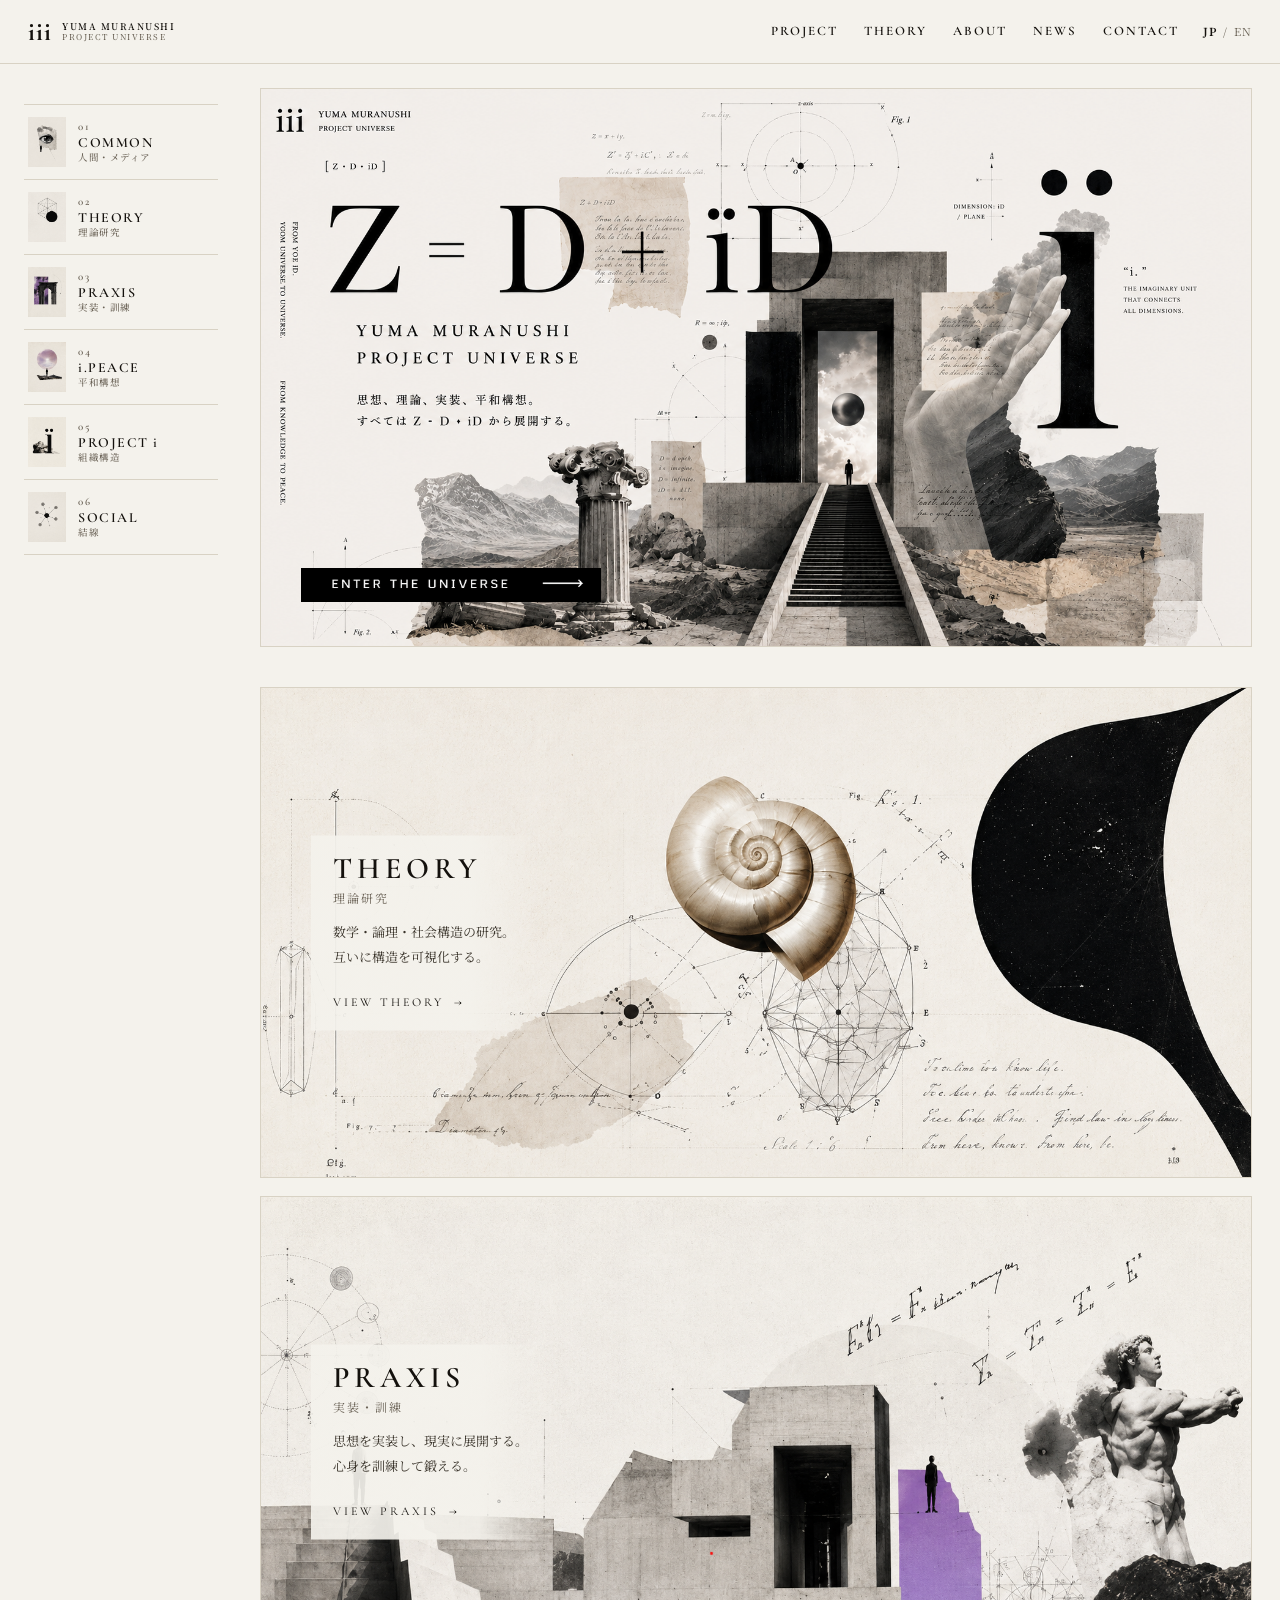
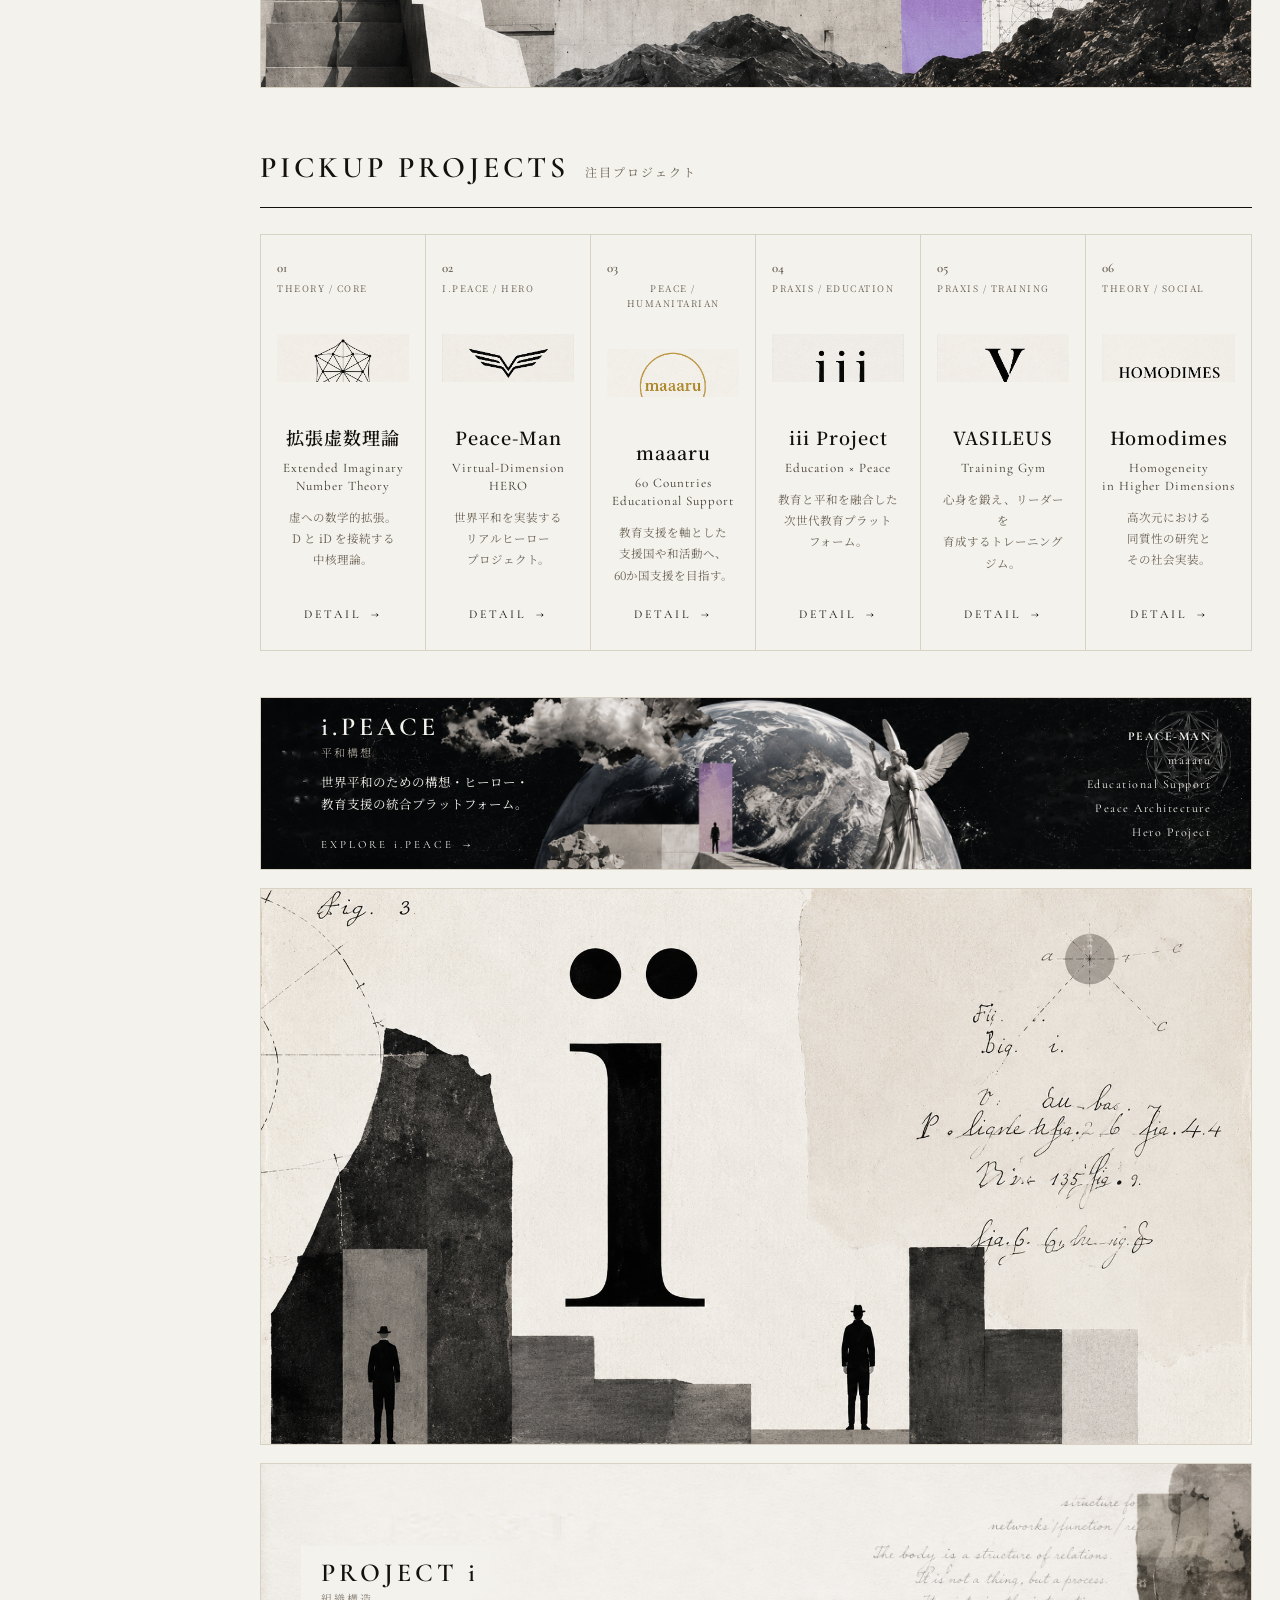
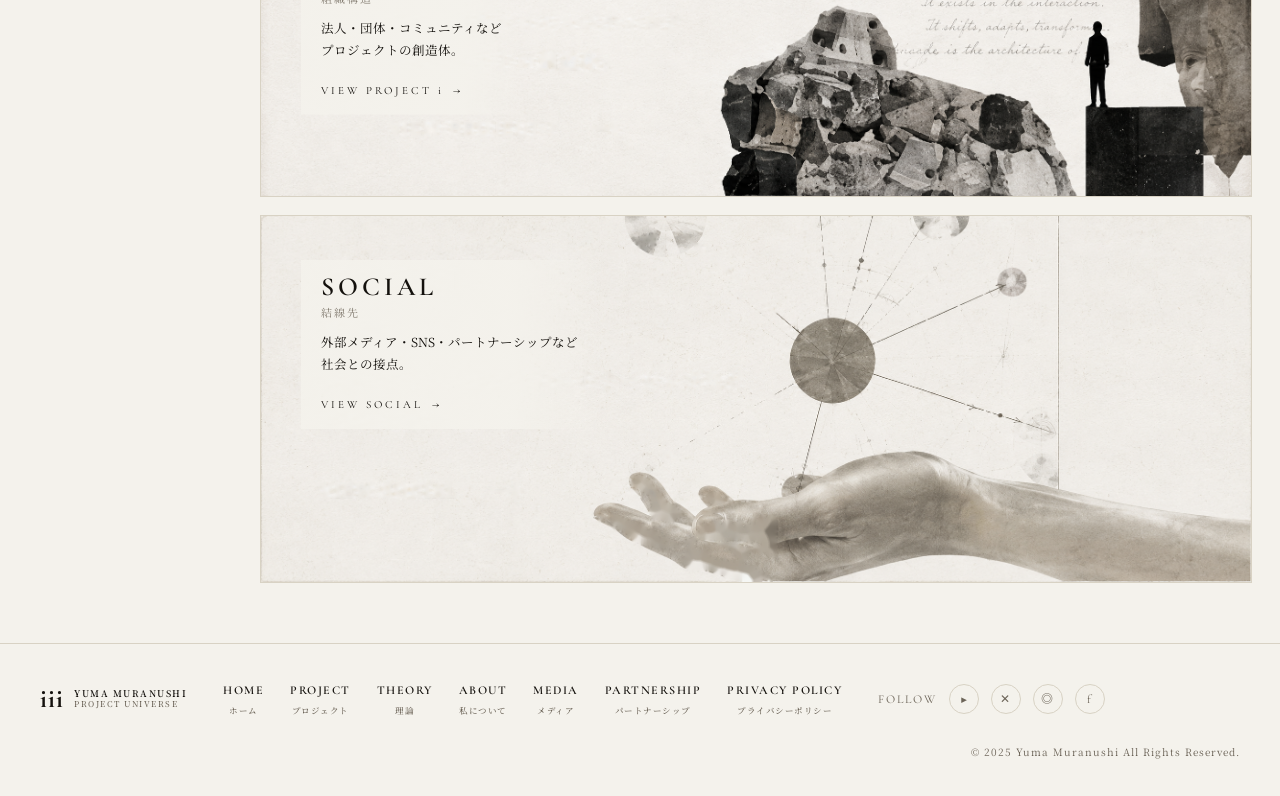
==== v3/index.html @ 51810667 "v3: 中間THEORY/PRAXIS追加・下部バンド文字無し化(inpaint)＋ハイブリッド・リンク集中管理(LINKS)" ====
<!DOCTYPE html>
<html lang="ja">
<head>
<meta charset="UTF-8">
<meta name="viewport" content="width=device-width, initial-scale=1.0">
<title>YUMA MURANUSHI / PROJECT UNIVERSE — Z = D + iD</title>
<meta name="description" content="思想、理論、実装、平和構想。すべては Z = D + iD から展開する。YUMA MURANUSHI PROJECT UNIVERSE">
<link rel="preconnect" href="https://fonts.googleapis.com">
<link rel="preconnect" href="https://fonts.gstatic.com" crossorigin>
<link href="https://fonts.googleapis.com/css2?family=Cormorant+Garamond:wght@400;500;600;700&family=Noto+Serif+JP:wght@400;500;600;700&display=swap" rel="stylesheet">
<link rel="stylesheet" href="css/style.css">
</head>
<body>

<!-- ============ HEADER (fixed) ============ -->
<header class="site-header" id="siteHeader">
  <a class="brand" data-link="enter" href="https://iii-iii.com/">
    <span class="brand-logo">iii</span>
    <span class="brand-name">YUMA MURANUSHI<small>PROJECT UNIVERSE</small></span>
  </a>

  <nav class="header-nav" aria-label="メインナビ">
    <a data-link="header_project" href="https://iii-iii.com/project/">PROJECT</a>
    <a data-link="header_theory"  href="https://iii-iii.com/i-theory/">THEORY</a>
    <a data-link="header_about"   href="https://yuma-muranushi.jp/">ABOUT</a>
    <a data-link="header_news"    href="https://iii-iii.com/i.media/">NEWS</a>
    <a data-link="header_contact" href="https://line.me/R/ti/p/@082qgqqf">CONTACT</a>
  </nav>

  <div class="header-lang"><a href="#" aria-current="true">JP</a><span>/</span><a href="#">EN</a></div>

  <button class="hamburger" id="hamburger" aria-label="メニューを開く" aria-expanded="false">
    <span></span><span></span><span></span>
  </button>
</header>

<!-- off-canvas drawer (mobile) -->
<div class="drawer-backdrop" id="drawerBackdrop"></div>
<aside class="drawer" id="drawer" aria-hidden="true">
  <nav aria-label="モバイルナビ">
    <p class="drawer-cap">MENU</p>
    <a data-link="header_project" href="https://iii-iii.com/project/">PROJECT</a>
    <a data-link="header_theory"  href="https://iii-iii.com/i-theory/">THEORY</a>
    <a data-link="header_about"   href="https://yuma-muranushi.jp/">ABOUT</a>
    <a data-link="header_news"    href="https://iii-iii.com/i.media/">NEWS</a>
    <a data-link="header_contact" href="https://line.me/R/ti/p/@082qgqqf">CONTACT</a>
    <p class="drawer-cap">UNIVERSE</p>
    <a data-link="nav_common"   href="https://iii-iii.com/i.media/"><b>01</b> COMMON</a>
    <a data-link="nav_theory"   href="https://iii-iii.com/i-theory/"><b>02</b> THEORY</a>
    <a data-link="nav_praxis"   href="https://iii-iii.com/grid/"><b>03</b> PRAXIS</a>
    <a data-link="nav_ipeace"   href="https://iii-iii.com/i.peace/"><b>04</b> i.PEACE</a>
    <a data-link="nav_projecti" href="https://iii-iii.com/organization/"><b>05</b> PROJECT i</a>
    <a data-link="nav_social"   href="#"><b>06</b> SOCIAL</a>
  </nav>
</aside>

<!-- ============ LAYOUT ============ -->
<div class="layout">

  <!-- sidebar (sticky / 追従) -->
  <aside class="sidebar" aria-label="ユニバースナビ">
    <ol class="side-nav">
      <li><a data-link="nav_common"   href="https://iii-iii.com/i.media/"><img src="images/nav-01-common.png" alt=""><span><b>01</b>COMMON<small>人間・メディア</small></span></a></li>
      <li><a data-link="nav_theory"   href="https://iii-iii.com/i-theory/"><img src="images/nav-02-theory.png" alt=""><span><b>02</b>THEORY<small>理論研究</small></span></a></li>
      <li><a data-link="nav_praxis"   href="https://iii-iii.com/grid/"><img src="images/nav-03-praxis.png" alt=""><span><b>03</b>PRAXIS<small>実装・訓練</small></span></a></li>
      <li><a data-link="nav_ipeace"   href="https://iii-iii.com/i.peace/"><img src="images/nav-04-ipeace.png" alt=""><span><b>04</b>i.PEACE<small>平和構想</small></span></a></li>
      <li><a data-link="nav_projecti" href="https://iii-iii.com/organization/"><img src="images/nav-05-projecti.png" alt=""><span><b>05</b>PROJECT i<small>組織構造</small></span></a></li>
      <li><a data-link="nav_social"   href="#"><img src="images/nav-06-social.png" alt=""><span><b>06</b>SOCIAL<small>結線</small></span></a></li>
    </ol>
  </aside>

  <!-- main -->
  <main class="main">

    <!-- HERO -->
    <section class="hero">
      <picture>
        <source media="(max-width:600px)"  srcset="images/mv-sp.png">
        <source media="(max-width:1023px)" srcset="images/mv-tablet.png">
        <img src="images/mv-pc.png" alt="Z = D + iD — YUMA MURANUSHI PROJECT UNIVERSE">
      </picture>
      <a class="enter-btn" data-link="enter" href="https://iii-iii.com/">
        <img src="images/enter-universe.png" alt="ENTER THE UNIVERSE">
      </a>
    </section>

    <!-- ===== 中間セクション THEORY / PRAXIS (hybrid: 背景画像＋編集可テキスト) ===== -->
    <section class="mid">
      <a class="mid-band" data-link="mid_theory" href="https://iii-iii.com/i-theory/">
        <img src="images/mid-theory.png" alt="">
        <div class="mid-text">
          <h3>THEORY</h3>
          <p class="mid-sub">理論研究</p>
          <p class="mid-body">数学・論理・社会構造の研究。<br>互いに構造を可視化する。</p>
          <span class="mid-view">VIEW THEORY <i>&rarr;</i></span>
        </div>
      </a>
      <a class="mid-band" data-link="mid_praxis" href="https://iii-iii.com/grid/">
        <img src="images/mid-praxis.png" alt="">
        <div class="mid-text">
          <h3>PRAXIS</h3>
          <p class="mid-sub">実装・訓練</p>
          <p class="mid-body">思想を実装し、現実に展開する。<br>心身を訓練して鍛える。</p>
          <span class="mid-view">VIEW PRAXIS <i>&rarr;</i></span>
        </div>
      </a>
    </section>

    <!-- PICKUP PROJECTS -->
    <section class="pickup" id="pickup">
      <div class="sec-head">
        <h2>PICKUP PROJECTS</h2><p class="sec-sub">注目プロジェクト</p>
      </div>

      <div class="card-grid">
        <a class="card" data-link="card_theory" href="https://iii-iii.com/i-theory/">
          <span class="card-no">01</span><span class="card-cat">THEORY / CORE</span>
          <span class="card-icon" style="background-image:url(images/icon-01-theory.png)"></span>
          <span class="card-title">拡張虚数理論</span>
          <span class="card-en">Extended Imaginary<br>Number Theory</span>
          <span class="card-body">虚への数学的拡張。<br>D と iD を接続する<br>中核理論。</span>
          <span class="card-detail">DETAIL <i>&rarr;</i></span>
        </a>
        <a class="card" data-link="card_peaceman" href="https://peace-man.space">
          <span class="card-no">02</span><span class="card-cat">I.PEACE / HERO</span>
          <span class="card-icon" style="background-image:url(images/icon-02-peaceman.png)"></span>
          <span class="card-title">Peace-Man</span>
          <span class="card-en">Virtual-Dimension HERO</span>
          <span class="card-body">世界平和を実装する<br>リアルヒーロー<br>プロジェクト。</span>
          <span class="card-detail">DETAIL <i>&rarr;</i></span>
        </a>
        <a class="card" data-link="card_maaaru" href="https://maaaru.org">
          <span class="card-no">03</span><span class="card-cat">PEACE / HUMANITARIAN</span>
          <span class="card-icon" style="background-image:url(images/icon-03-maaaru.png)"></span>
          <span class="card-title">maaaru</span>
          <span class="card-en">60 Countries<br>Educational Support</span>
          <span class="card-body">教育支援を軸とした<br>支援国や和活動へ、<br>60か国支援を目指す。</span>
          <span class="card-detail">DETAIL <i>&rarr;</i></span>
        </a>
        <a class="card" data-link="card_iiiproject" href="https://utage-system.com/p/ahvsB4JoN9vL">
          <span class="card-no">04</span><span class="card-cat">PRAXIS / EDUCATION</span>
          <span class="card-icon" style="background-image:url(images/icon-04-iiiproject.png)"></span>
          <span class="card-title">iii Project</span>
          <span class="card-en">Education &times; Peace</span>
          <span class="card-body">教育と平和を融合した<br>次世代教育プラット<br>フォーム。</span>
          <span class="card-detail">DETAIL <i>&rarr;</i></span>
        </a>
        <a class="card" data-link="card_vasileus" href="#">
          <span class="card-no">05</span><span class="card-cat">PRAXIS / TRAINING</span>
          <span class="card-icon" style="background-image:url(images/icon-05-vasileus.png)"></span>
          <span class="card-title">VASILEUS</span>
          <span class="card-en">Training Gym</span>
          <span class="card-body">心身を鍛え、リーダーを<br>育成するトレーニング<br>ジム。</span>
          <span class="card-detail">DETAIL <i>&rarr;</i></span>
        </a>
        <a class="card" data-link="card_homodimes" href="https://iii-iii.com/homodimes">
          <span class="card-no">06</span><span class="card-cat">THEORY / SOCIAL</span>
          <span class="card-icon" style="background-image:url(images/icon-06-homodimes.png)"></span>
          <span class="card-title">Homodimes</span>
          <span class="card-en">Homogeneity<br>in Higher Dimensions</span>
          <span class="card-body">高次元における<br>同質性の研究と<br>その社会実装。</span>
          <span class="card-detail">DETAIL <i>&rarr;</i></span>
        </a>
      </div>
    </section>

    <!-- ===== 下部バンド (横長の帯。文字無し背景＋編集可HTMLテキスト) ===== -->
    <section class="bands">

      <!-- i.PEACE（黒帯） -->
      <a class="band band-dark" data-link="band_ipeace" href="https://iii-iii.com/i.peace/">
        <img src="images/band-ipeace-clean.png" alt="">
        <div class="band-text band-left">
          <h3>i.PEACE</h3><p class="band-sub">平和構想</p>
          <p class="band-body">世界平和のための構想・ヒーロー・<br>教育支援の統合プラットフォーム。</p>
          <span class="band-view">EXPLORE i.PEACE <i>&rarr;</i></span>
        </div>
        <ul class="band-list">
          <li>PEACE-MAN</li><li>maaaru</li><li>Educational Support</li>
          <li>Peace Architecture</li><li>Hero Project</li>
        </ul>
      </a>

      <!-- 大きい ï（装飾・文字なし） -->
      <a class="band" data-link="band_bigi" href="https://iii-iii.com/project/"><img src="images/band-bigi.png" alt="PROJECT i"></a>

      <!-- PROJECT i（クリーム） -->
      <a class="band band-light" data-link="band_projecti" href="https://iii-iii.com/organization/">
        <img src="images/band-projecti-clean.png" alt="">
        <div class="band-text band-left">
          <h3>PROJECT i</h3><p class="band-sub">組織構造</p>
          <p class="band-body">法人・団体・コミュニティなど<br>プロジェクトの創造体。</p>
          <span class="band-view">VIEW PROJECT i <i>&rarr;</i></span>
        </div>
      </a>

      <!-- SOCIAL（クリーム） -->
      <a class="band band-light" data-link="band_social" href="#">
        <img src="images/band-social-clean.png" alt="">
        <div class="band-text band-topleft">
          <h3>SOCIAL</h3><p class="band-sub">結線先</p>
          <p class="band-body">外部メディア・SNS・パートナーシップなど<br>社会との接点。</p>
          <span class="band-view">VIEW SOCIAL <i>&rarr;</i></span>
        </div>
      </a>

    </section>

  </main>
</div>

<!-- ============ FOOTER ============ -->
<footer class="site-footer">
  <a class="brand" data-link="foot_home" href="https://iii-iii.com/">
    <span class="brand-logo">iii</span>
    <span class="brand-name">YUMA MURANUSHI<small>PROJECT UNIVERSE</small></span>
  </a>
  <nav class="footer-nav">
    <a data-link="foot_home"        href="https://iii-iii.com/">HOME<small>ホーム</small></a>
    <a data-link="foot_project"     href="https://iii-iii.com/project/">PROJECT<small>プロジェクト</small></a>
    <a data-link="foot_theory"      href="https://iii-iii.com/i-theory/">THEORY<small>理論</small></a>
    <a data-link="foot_about"       href="https://yuma-muranushi.jp/">ABOUT<small>私について</small></a>
    <a data-link="foot_media"       href="https://iii-iii.com/i.media/">MEDIA<small>メディア</small></a>
    <a data-link="foot_partnership" href="#">PARTNERSHIP<small>パートナーシップ</small></a>
    <a data-link="foot_privacy"     href="#">PRIVACY POLICY<small>プライバシーポリシー</small></a>
  </nav>
  <div class="footer-sns">
    <span>FOLLOW</span>
    <a data-link="sns_youtube"   href="https://www.youtube.com/@PEACE-PEACE-PEACE-PEACE" aria-label="YouTube">▶</a>
    <a data-link="sns_x"         href="#" aria-label="X">✕</a>
    <a data-link="sns_instagram" href="https://www.instagram.com/muranushing" aria-label="Instagram">◎</a>
    <a data-link="sns_facebook"  href="#" aria-label="Facebook">f</a>
  </div>
  <p class="copyright">© 2025 Yuma Muranushi All Rights Reserved.</p>
</footer>

<script src="js/script.js"></script>
</body>
</html>
---- v3/css/style.css ----
/* ===== iii-iii.com LP v3 (切り抜きパーツ再構築 / ハイブリッド) ===== */
:root{
  --cream:#f4f2ec;
  --paper:#eae6da;
  --ink:#14110d;
  --sub:#6b6357;
  --line:#d8d2c4;
  --header-h:64px;
  --sidebar-w:232px;
  --serif-jp:"Noto Serif JP",serif;
  --serif-en:"Cormorant Garamond","Noto Serif JP",serif;
}
*{box-sizing:border-box;margin:0;padding:0}
html{scroll-behavior:smooth}
body{
  font-family:var(--serif-jp);
  color:var(--ink);
  background:var(--cream);
  line-height:1.7;
  -webkit-font-smoothing:antialiased;
  padding-top:var(--header-h);
}
a{color:inherit;text-decoration:none}
img{max-width:100%;display:block}

/* ---------- HEADER (fixed) ---------- */
.site-header{
  position:fixed;top:0;left:0;right:0;height:var(--header-h);z-index:100;
  display:flex;align-items:center;gap:24px;
  padding:0 28px;
  background:rgba(244,242,236,.92);
  backdrop-filter:blur(6px);
  border-bottom:1px solid var(--line);
}
.brand{display:flex;align-items:center;gap:10px}
.brand-logo{font-family:var(--serif-en);font-size:26px;font-weight:700;letter-spacing:1px;line-height:1}
.brand-name{font-size:9px;letter-spacing:1.5px;line-height:1.25;font-weight:600}
.brand-name small{display:block;color:var(--sub);font-size:8px;font-weight:500}
.header-nav{margin-left:auto;display:flex;gap:26px}
.header-nav a{font-family:var(--serif-en);font-size:13px;letter-spacing:2px;font-weight:600;position:relative}
.header-nav a::after{content:"";position:absolute;left:0;bottom:-6px;width:0;height:1px;background:var(--ink);transition:width .25s}
.header-nav a:hover::after{width:100%}
.header-lang{display:flex;align-items:center;gap:6px;font-size:11px;letter-spacing:1px;color:var(--sub)}
.header-lang a[aria-current="true"]{color:var(--ink);font-weight:700}

/* hamburger */
.hamburger{display:none;flex-direction:column;gap:5px;width:30px;background:none;border:0;cursor:pointer;margin-left:auto}
.hamburger span{height:2px;background:var(--ink);border-radius:2px;transition:.3s}
.hamburger.is-open span:nth-child(1){transform:translateY(7px) rotate(45deg)}
.hamburger.is-open span:nth-child(2){opacity:0}
.hamburger.is-open span:nth-child(3){transform:translateY(-7px) rotate(-45deg)}

/* drawer */
.drawer-backdrop{position:fixed;inset:0;background:rgba(20,17,13,.45);opacity:0;visibility:hidden;transition:.3s;z-index:98}
.drawer-backdrop.is-open{opacity:1;visibility:visible}
.drawer{
  position:fixed;top:0;right:0;height:100%;width:min(82vw,320px);z-index:99;
  background:var(--cream);transform:translateX(100%);transition:transform .3s;
  padding:84px 30px 40px;overflow-y:auto;border-left:1px solid var(--line);
}
.drawer.is-open{transform:translateX(0)}
.drawer nav{display:flex;flex-direction:column}
.drawer-cap{font-family:var(--serif-en);font-size:11px;letter-spacing:3px;color:var(--sub);margin:22px 0 10px}
.drawer-cap:first-child{margin-top:0}
.drawer a{font-family:var(--serif-en);font-size:17px;letter-spacing:1px;padding:11px 0;border-bottom:1px solid var(--line);font-weight:600}
.drawer a b{display:inline-block;width:30px;color:var(--sub);font-size:13px}

/* ---------- LAYOUT ---------- */
.layout{display:flex;align-items:flex-start;max-width:1500px;margin:0 auto}

/* sidebar (sticky / 追従) */
.sidebar{
  position:sticky;top:calc(var(--header-h) + 16px);
  width:var(--sidebar-w);flex:0 0 var(--sidebar-w);
  padding:24px 14px 24px 24px;align-self:flex-start;
}
.side-nav{list-style:none}
.side-nav li{border-top:1px solid var(--line)}
.side-nav li:last-child{border-bottom:1px solid var(--line)}
.side-nav a{display:flex;align-items:center;gap:12px;padding:12px 4px;transition:.2s}
.side-nav a:hover{padding-left:10px;background:linear-gradient(90deg,rgba(0,0,0,.04),transparent)}
.side-nav img{width:38px;height:50px;object-fit:cover;flex:0 0 38px;filter:grayscale(.1)}
.side-nav span{display:flex;flex-direction:column;font-family:var(--serif-en);font-size:14px;letter-spacing:1.5px;font-weight:600;line-height:1.25}
.side-nav b{font-size:11px;color:var(--sub);font-weight:600}
.side-nav small{font-family:var(--serif-jp);font-size:9.5px;letter-spacing:.5px;color:var(--sub);font-weight:500}

/* main */
.main{flex:1 1 auto;min-width:0;padding:24px 28px 60px}

/* ---------- HERO ---------- */
.hero{position:relative;border:1px solid var(--line);background:#fff;overflow:hidden}
.hero img{width:100%}
.enter-btn{position:absolute;left:4%;bottom:8%;width:min(34%,300px);transition:transform .25s,opacity .25s}
.enter-btn:hover{transform:translateX(6px);opacity:.85}

/* ---------- 中間セクション THEORY / PRAXIS ---------- */
.mid{margin-top:40px;display:flex;flex-direction:column;gap:18px}
.mid-band{position:relative;display:block;overflow:hidden;border:1px solid var(--line);background:var(--paper)}
.mid-band img{width:100%;display:block;transition:transform .6s}
.mid-band:hover img{transform:scale(1.02)}
.mid-text{
  position:absolute;left:5%;top:50%;transform:translateY(-50%);
  max-width:46%;padding:18px 22px;
  background:linear-gradient(90deg,rgba(244,242,236,.92) 70%,rgba(244,242,236,0));
}
.mid-text h3{font-family:var(--serif-en);font-size:30px;letter-spacing:5px;font-weight:600;line-height:1}
.mid-sub{font-size:12px;letter-spacing:2px;color:var(--sub);margin:4px 0 12px}
.mid-body{font-size:13px;line-height:1.9;color:#39332a;margin-bottom:16px}
.mid-view{font-family:var(--serif-en);font-size:12px;letter-spacing:3px;display:inline-flex;gap:10px;align-items:center}
.mid-view i{font-style:normal;transition:transform .25s}
.mid-band:hover .mid-view i{transform:translateX(6px)}

/* 未定リンク（押しても動かない） */
.is-disabled{cursor:default}

/* ---------- SECTION HEAD ---------- */
.sec-head{display:flex;align-items:baseline;gap:16px;margin:54px 0 26px;padding-bottom:14px;border-bottom:1px solid var(--ink)}
.sec-head h2{font-family:var(--serif-en);font-size:30px;letter-spacing:4px;font-weight:600}
.sec-sub{font-size:12px;letter-spacing:2px;color:var(--sub)}

/* ---------- PICKUP CARDS (hybrid) ---------- */
.card-grid{display:grid;grid-template-columns:repeat(6,1fr);gap:0;border:1px solid var(--line)}
.card{
  display:flex;flex-direction:column;align-items:center;text-align:center;
  padding:22px 16px 26px;background:var(--cream);
  border-right:1px solid var(--line);transition:background .25s,transform .25s;
  position:relative;
}
.card:last-child{border-right:0}
.card:hover{background:#fff;transform:translateY(-4px);box-shadow:0 10px 30px -18px rgba(0,0,0,.4)}
.card-no{font-family:var(--serif-en);font-size:13px;color:var(--sub);align-self:flex-start;font-weight:600}
.card-cat{font-size:9px;letter-spacing:1.5px;color:var(--sub);margin:2px 0 4px;align-self:flex-start}
/* アイコン部分のみを画像から切り出して表示（テキストはHTML） */
.card-icon{
  display:block;width:100%;height:96px;margin:10px 0 16px;
  background-repeat:no-repeat;background-position:center center;background-size:contain;
}
.card-title{font-family:var(--serif-jp);font-size:18px;font-weight:600;letter-spacing:1px;margin-bottom:6px}
.card-en{font-family:var(--serif-en);font-size:13px;letter-spacing:1px;color:#3a342b;line-height:1.4;margin-bottom:12px}
.card-body{font-size:11.5px;color:var(--sub);line-height:1.85;margin-bottom:18px}
.card-detail{margin-top:auto;font-family:var(--serif-en);font-size:12px;letter-spacing:3px;color:var(--ink);display:flex;gap:10px;align-items:center}
.card-detail i{font-style:normal;transition:transform .25s}
.card:hover .card-detail i{transform:translateX(6px)}

/* ---------- BANDS (hybrid) ---------- */
.bands{margin-top:46px;display:flex;flex-direction:column;gap:18px}
.band{position:relative;display:block;overflow:hidden;border:1px solid var(--line);background:#fff}
.band>img{width:100%;display:block;transition:transform .6s}
.band:hover>img{transform:scale(1.015)}
.band-dark{background:#0e0c0a}

.band-text{position:absolute;z-index:2;max-width:44%;padding:14px 20px}
.band-left{left:4%;top:50%;transform:translateY(-50%)}
.band-topleft{left:4%;top:12%}
.band-text h3{font-family:var(--serif-en);font-size:26px;letter-spacing:4px;font-weight:600;line-height:1}
.band-sub{font-size:11px;letter-spacing:2px;margin:3px 0 9px;opacity:.8}
.band-body{font-size:12.5px;line-height:1.8;margin-bottom:12px}
.band-view{font-family:var(--serif-en);font-size:11px;letter-spacing:3px;display:inline-flex;gap:9px;align-items:center}
.band-view i{font-style:normal;transition:transform .25s}
.band:hover .band-view i{transform:translateX(6px)}
/* 黒帯=明色文字 / クリーム=濃色文字 */
.band-dark .band-text{color:#f4f2ec}
.band-dark .band-text .band-sub{color:#cfc8bb}
.band-light .band-text{color:var(--ink)}
.band-light .band-text .band-sub{color:var(--sub)}
.band-light .band-text{background:linear-gradient(90deg,rgba(244,242,236,.9) 72%,rgba(244,242,236,0))}
/* i.PEACE 右側リスト */
.band-list{position:absolute;z-index:2;right:4%;top:50%;transform:translateY(-50%);
  list-style:none;text-align:right;color:#f4f2ec;font-family:var(--serif-en);
  font-size:12px;letter-spacing:1.5px;line-height:2}
.band-list li:first-child{font-weight:700}

/* ---------- FOOTER ---------- */
.site-footer{background:var(--cream);border-top:1px solid var(--line);padding:36px 40px;display:flex;flex-wrap:wrap;align-items:center;gap:26px 36px}
.footer-nav{display:flex;flex-wrap:wrap;gap:18px 26px}
.footer-nav a{font-family:var(--serif-en);font-size:12px;letter-spacing:1.5px;font-weight:600;text-align:center}
.footer-nav small{display:block;font-family:var(--serif-jp);font-size:8.5px;color:var(--sub);letter-spacing:.5px;font-weight:500;margin-top:2px}
.footer-sns{display:flex;align-items:center;gap:12px;font-family:var(--serif-en);font-size:12px;letter-spacing:2px;color:var(--sub)}
.footer-sns a{width:30px;height:30px;border:1px solid var(--line);border-radius:50%;display:grid;place-items:center;transition:.2s}
.footer-sns a:hover{background:var(--ink);color:var(--cream)}
.copyright{margin-left:auto;font-size:10px;letter-spacing:1px;color:var(--sub)}

/* ========== RESPONSIVE ========== */
@media (max-width:1023px){
  .header-nav,.header-lang{display:none}
  .hamburger{display:flex}
  .sidebar{display:none}
  .main{padding:18px 18px 50px}
  .card-grid{grid-template-columns:repeat(3,1fr)}
  .card:nth-child(3){border-right:0}
  .card:nth-child(-n+3){border-bottom:1px solid var(--line)}
  .sec-head h2{font-size:24px}
  .mid-text h3{font-size:24px}
}
@media (max-width:600px){
  .mid-text{position:static;transform:none;max-width:100%;background:var(--cream);border-top:1px solid var(--line)}
  .mid-text h3{font-size:22px}
  .mid-band{display:flex;flex-direction:column}
  /* バンド：画像の下にテキストを通常配置 */
  .band-text,.band-list{position:static;transform:none;max-width:100%;width:100%;text-align:left}
  .band-text{padding:16px 18px;background:none!important}
  .band-topleft,.band-left{top:auto;left:auto}
  .band-list{padding:0 18px 16px;text-align:left}
  .band-dark{padding-bottom:2px}
  .band-light .band-text{border-top:1px solid var(--line)}
  :root{--header-h:56px}
  .main{padding:14px 12px 40px}
  .card-grid{grid-template-columns:repeat(2,1fr)}
  .card{border-right:1px solid var(--line)}
  .card:nth-child(2n){border-right:0}
  .card:nth-child(-n+4){border-bottom:1px solid var(--line)}
  .card-icon{height:96px}
  .enter-btn{width:46%;bottom:6%}
  .sec-head{margin:38px 0 20px}
  .footer-nav{gap:14px 18px}
  .copyright{margin-left:0;width:100%}
}
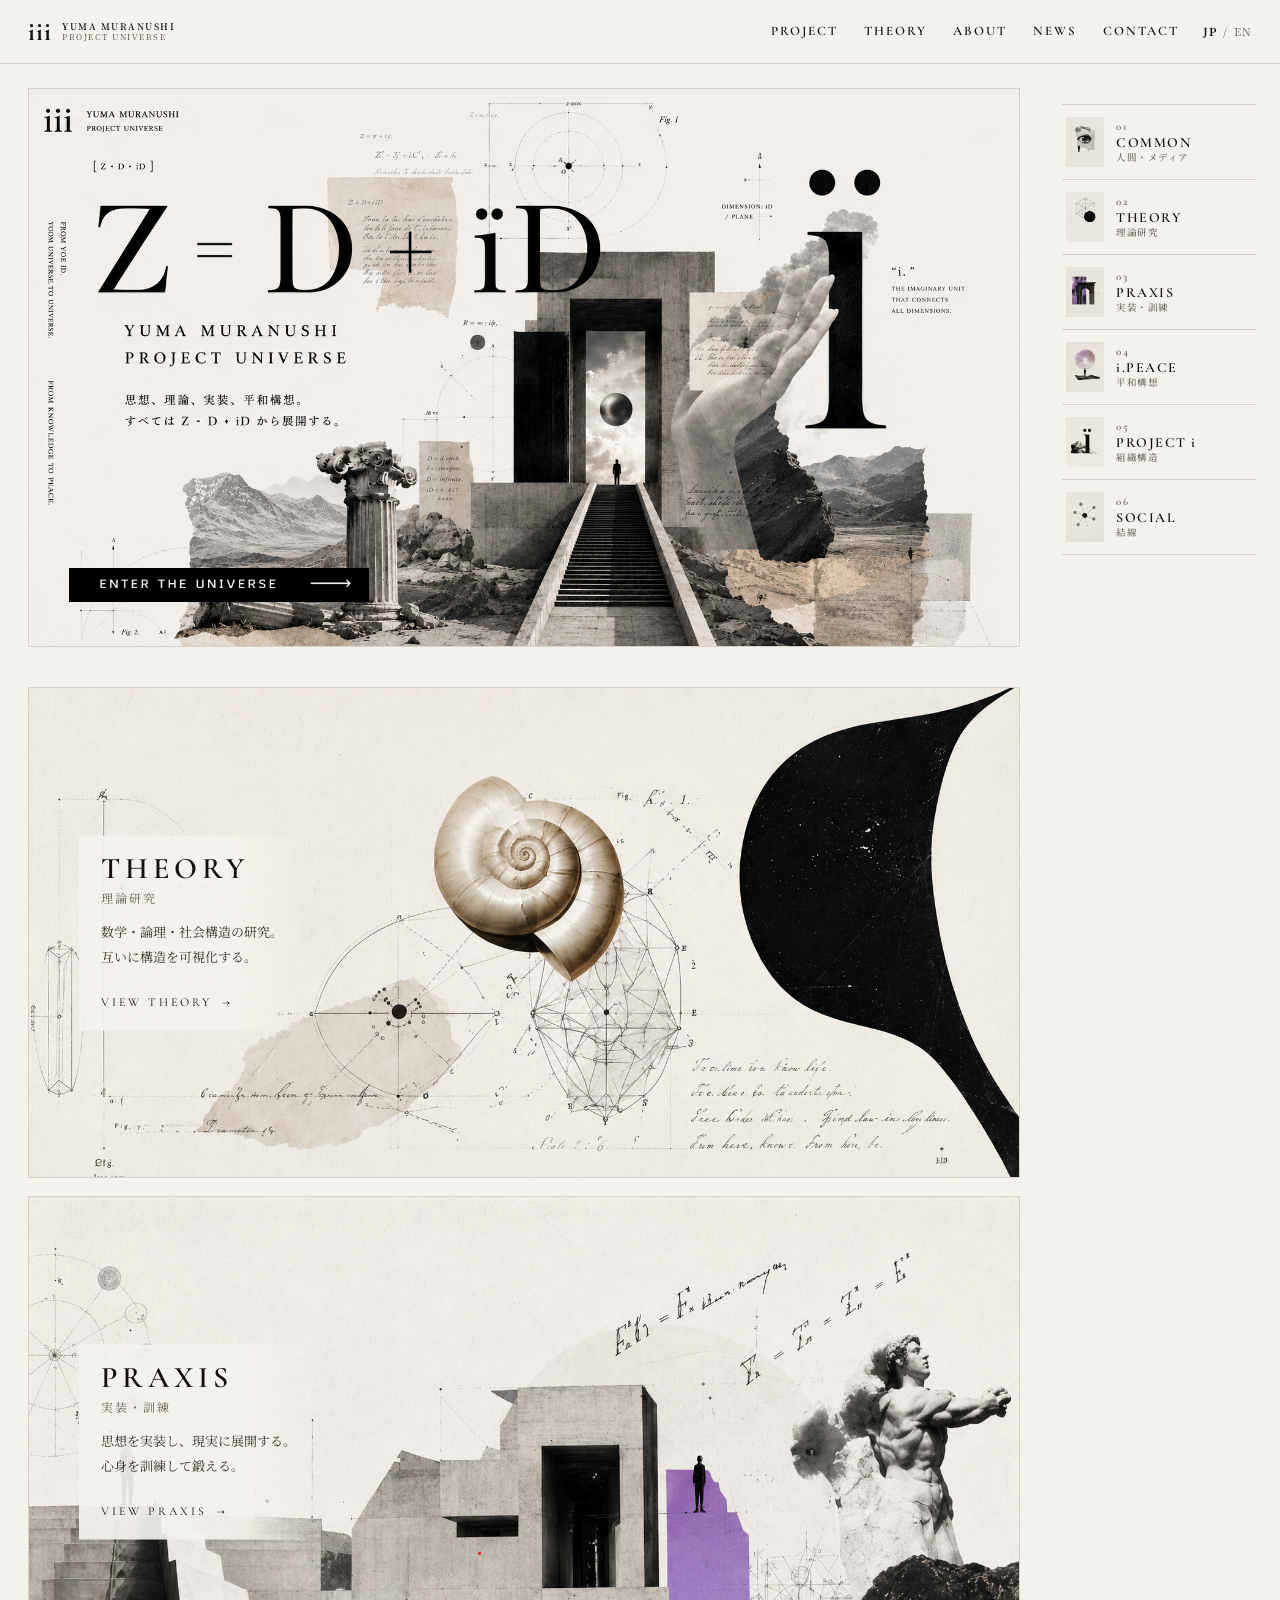
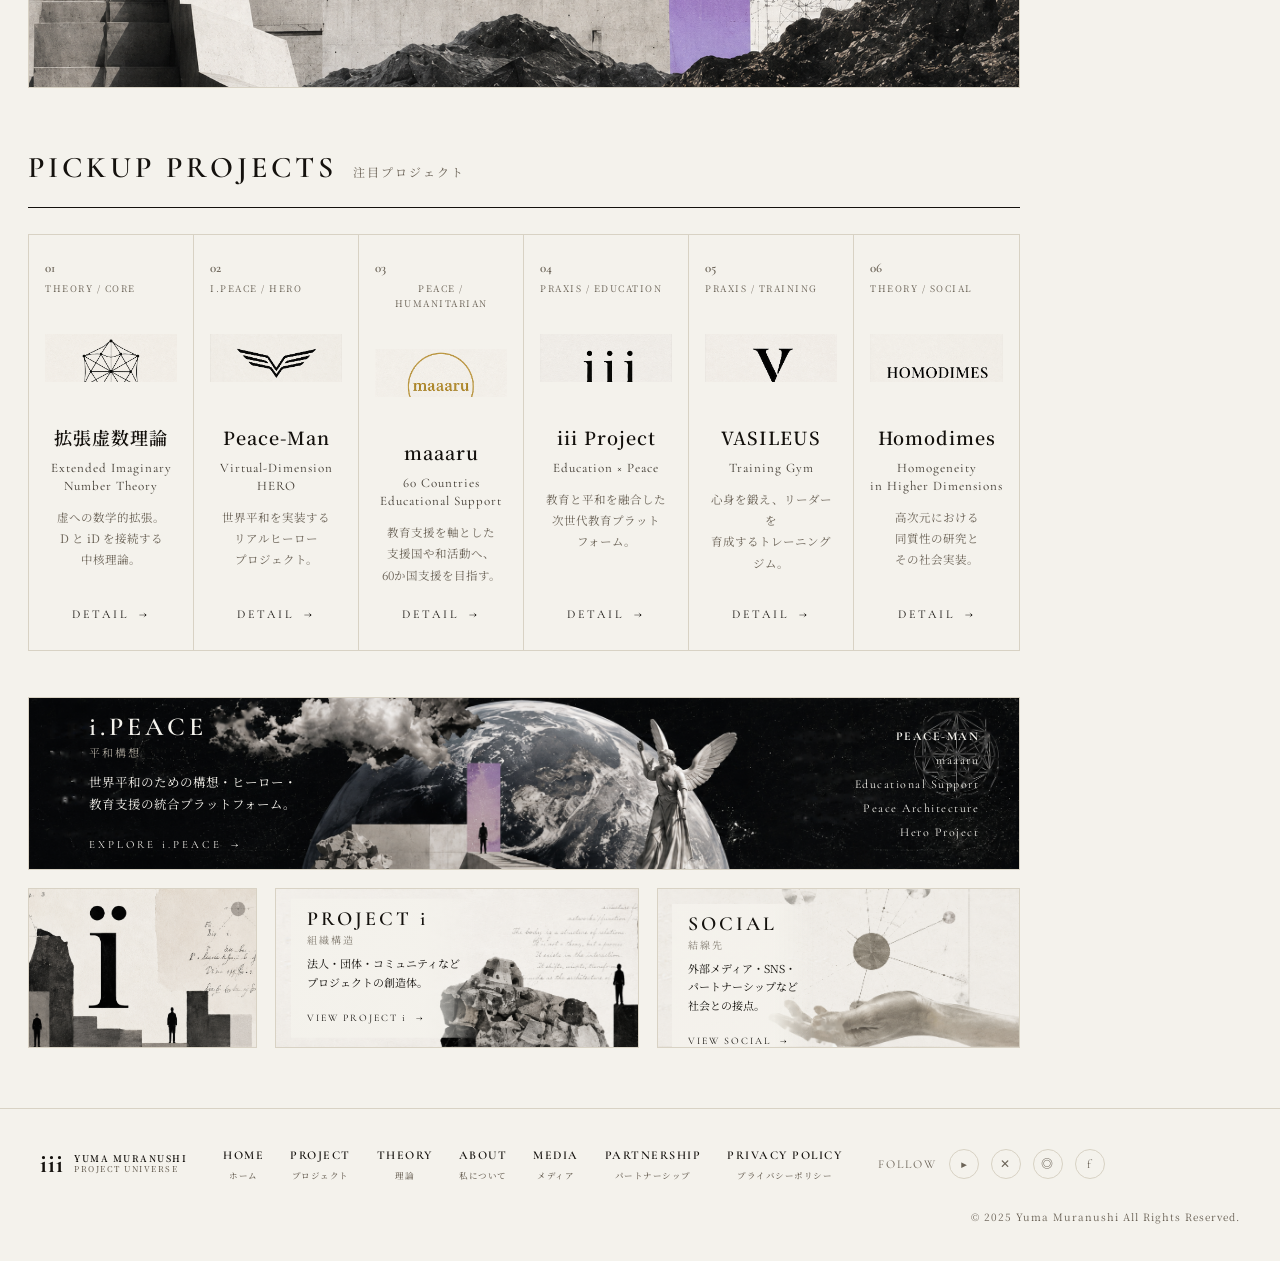
==== commit 4b052b38: "v3修正: 全幅化・サイドバー右配置・下部3枚(ï/PROJECT i/SOCIAL)を高さ揃え横並び(2枚同幅)" ====
--- a/v3/index.html
+++ b/v3/index.html
@@ -181,28 +181,35 @@
         </ul>
       </a>
 
-      <!-- 大きい ï（装飾・文字なし） -->
-      <a class="band" data-link="band_bigi" href="https://iii-iii.com/project/"><img src="images/band-bigi.png" alt="PROJECT i"></a>
-
-      <!-- PROJECT i（クリーム） -->
-      <a class="band band-light" data-link="band_projecti" href="https://iii-iii.com/organization/">
-        <img src="images/band-projecti-clean.png" alt="">
-        <div class="band-text band-left">
-          <h3>PROJECT i</h3><p class="band-sub">組織構造</p>
-          <p class="band-body">法人・団体・コミュニティなど<br>プロジェクトの創造体。</p>
-          <span class="band-view">VIEW PROJECT i <i>&rarr;</i></span>
-        </div>
-      </a>
-
-      <!-- SOCIAL（クリーム） -->
-      <a class="band band-light" data-link="band_social" href="#">
-        <img src="images/band-social-clean.png" alt="">
-        <div class="band-text band-topleft">
-          <h3>SOCIAL</h3><p class="band-sub">結線先</p>
-          <p class="band-body">外部メディア・SNS・パートナーシップなど<br>社会との接点。</p>
-          <span class="band-view">VIEW SOCIAL <i>&rarr;</i></span>
-        </div>
-      </a>
+      <!-- 大きいï / PROJECT i / SOCIAL の3枚は横並び（高さ揃え・幅は比率） -->
+      <div class="band-row">
+
+        <!-- 大きい ï（装飾・文字なし／細い） -->
+        <a class="band band-cell" data-link="band_bigi" href="https://iii-iii.com/project/" style="flex:1.785 1 0">
+          <img src="images/band-bigi.png" alt="PROJECT i">
+        </a>
+
+        <!-- PROJECT i（クリーム） -->
+        <a class="band band-cell band-light" data-link="band_projecti" href="https://iii-iii.com/organization/" style="flex:2.84 1 0">
+          <img src="images/band-projecti-clean.png" alt="">
+          <div class="band-text band-left">
+            <h3>PROJECT i</h3><p class="band-sub">組織構造</p>
+            <p class="band-body">法人・団体・コミュニティなど<br>プロジェクトの創造体。</p>
+            <span class="band-view">VIEW PROJECT i <i>&rarr;</i></span>
+          </div>
+        </a>
+
+        <!-- SOCIAL（クリーム） -->
+        <a class="band band-cell band-light" data-link="band_social" href="#" style="flex:2.84 1 0">
+          <img src="images/band-social-clean.png" alt="">
+          <div class="band-text band-topleft">
+            <h3>SOCIAL</h3><p class="band-sub">結線先</p>
+            <p class="band-body">外部メディア・SNS・<br>パートナーシップなど<br>社会との接点。</p>
+            <span class="band-view">VIEW SOCIAL <i>&rarr;</i></span>
+          </div>
+        </a>
+
+      </div>
 
     </section>
 
--- a/v3/css/style.css
+++ b/v3/css/style.css
@@ -66,13 +66,14 @@
 .drawer a b{display:inline-block;width:30px;color:var(--sub);font-size:13px}
 
 /* ---------- LAYOUT ---------- */
-.layout{display:flex;align-items:flex-start;max-width:1500px;margin:0 auto}
-
-/* sidebar (sticky / 追従) */
+.layout{display:flex;align-items:flex-start;width:100%}
+
+/* sidebar (sticky / 追従) ※右側に配置 */
 .sidebar{
+  order:2;
   position:sticky;top:calc(var(--header-h) + 16px);
   width:var(--sidebar-w);flex:0 0 var(--sidebar-w);
-  padding:24px 14px 24px 24px;align-self:flex-start;
+  padding:24px 24px 24px 14px;align-self:flex-start;
 }
 .side-nav{list-style:none}
 .side-nav li{border-top:1px solid var(--line)}
@@ -85,7 +86,7 @@
 .side-nav small{font-family:var(--serif-jp);font-size:9.5px;letter-spacing:.5px;color:var(--sub);font-weight:500}
 
 /* main */
-.main{flex:1 1 auto;min-width:0;padding:24px 28px 60px}
+.main{order:1;flex:1 1 auto;min-width:0;padding:24px 28px 60px}
 
 /* ---------- HERO ---------- */
 .hero{position:relative;border:1px solid var(--line);background:#fff;overflow:hidden}
@@ -170,6 +171,19 @@
   font-size:12px;letter-spacing:1.5px;line-height:2}
 .band-list li:first-child{font-weight:700}
 
+/* 横並び3枚：高さ揃え＋PROJECT i / SOCIAL は同じ幅、ï だけ細く
+   （行の高さを固定し img を cover で充填。flexはインラインで grow 指定） */
+.band-row{display:flex;gap:18px;align-items:stretch;height:clamp(150px,12.5vw,205px)}
+.band-cell{min-width:0;height:100%}
+.band-cell>img{width:100%;height:100%;object-fit:cover;object-position:center;display:block}
+/* 横並びは高さが低いので文字を小さめに */
+.band-row .band-text{padding:10px 16px;max-width:88%}
+.band-row .band-text h3{font-size:20px;letter-spacing:3px}
+.band-row .band-sub{font-size:10px;margin:2px 0 6px}
+.band-row .band-body{font-size:11px;line-height:1.7;margin-bottom:9px}
+.band-row .band-view{font-size:10px;letter-spacing:2px}
+.band-row .band-topleft{top:9%}
+
 /* ---------- FOOTER ---------- */
 .site-footer{background:var(--cream);border-top:1px solid var(--line);padding:36px 40px;display:flex;flex-wrap:wrap;align-items:center;gap:26px 36px}
 .footer-nav{display:flex;flex-wrap:wrap;gap:18px 26px}
@@ -203,6 +217,10 @@
   .band-list{padding:0 18px 16px;text-align:left}
   .band-dark{padding-bottom:2px}
   .band-light .band-text{border-top:1px solid var(--line)}
+  /* 横並び3枚はモバイルで縦積みに戻す */
+  .band-row{flex-direction:column;gap:18px}
+  .band-cell{flex:none!important}
+  .band-row .band-text{max-width:100%}
   :root{--header-h:56px}
   .main{padding:14px 12px 40px}
   .card-grid{grid-template-columns:repeat(2,1fr)}
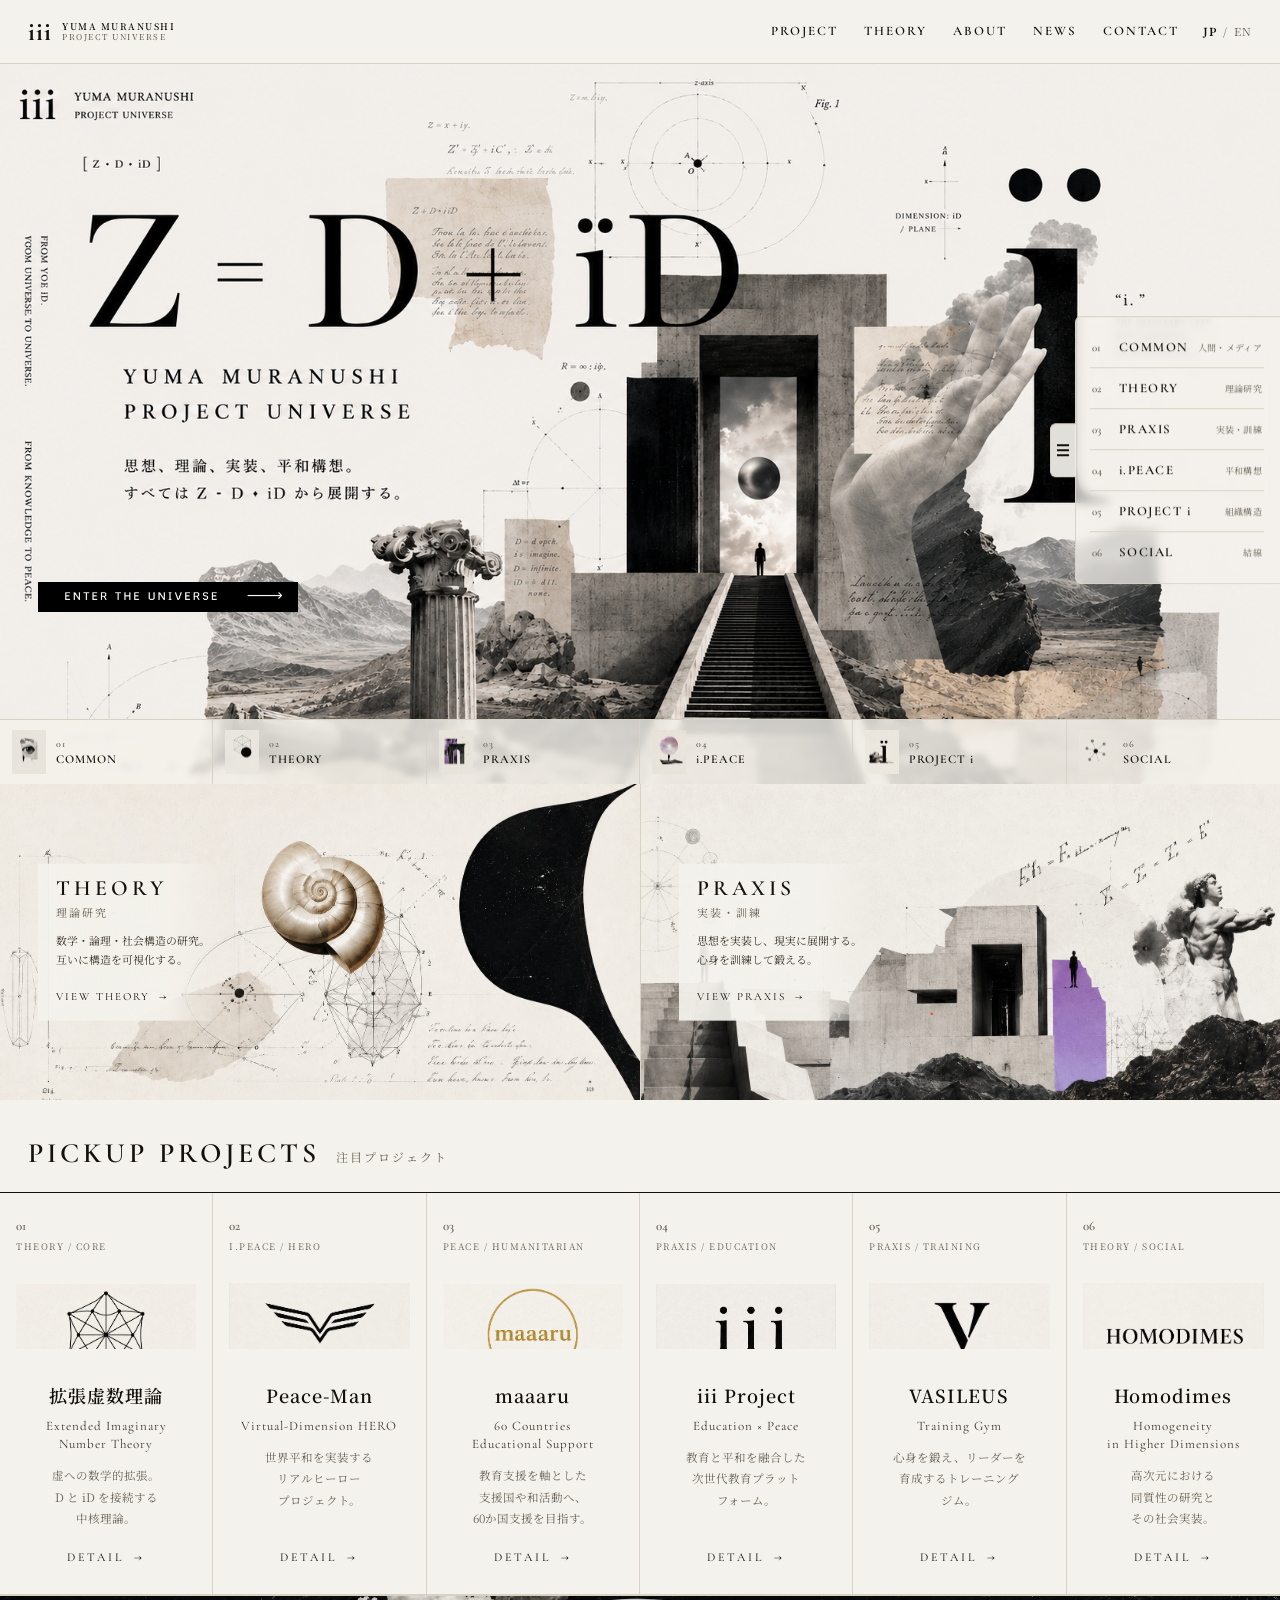
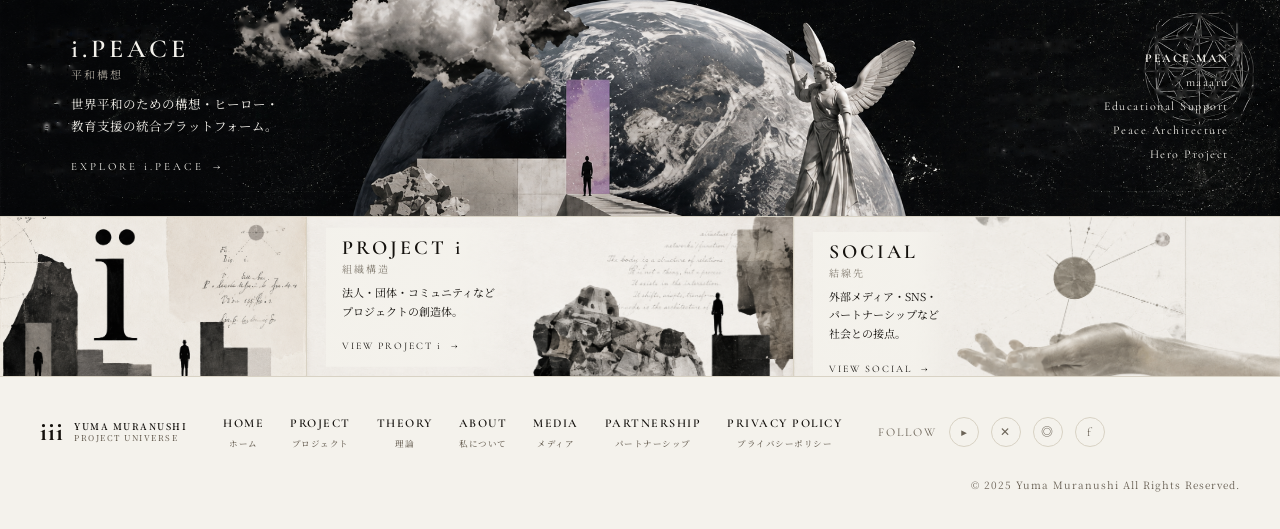
==== commit 58baf5fa: "v3大改修: フルブリード化/サイドバー文字のみ右オーバーレイ+開閉/ヒーロー下6カラム/THEORY・PRAXIS横並び隙間なし" ====
--- a/v3/index.html
+++ b/v3/index.html
@@ -54,23 +54,21 @@
   </nav>
 </aside>
 
-<!-- ============ LAYOUT ============ -->
-<div class="layout">
-
-  <!-- sidebar (sticky / 追従) -->
-  <aside class="sidebar" aria-label="ユニバースナビ">
-    <ol class="side-nav">
-      <li><a data-link="nav_common"   href="https://iii-iii.com/i.media/"><img src="images/nav-01-common.png" alt=""><span><b>01</b>COMMON<small>人間・メディア</small></span></a></li>
-      <li><a data-link="nav_theory"   href="https://iii-iii.com/i-theory/"><img src="images/nav-02-theory.png" alt=""><span><b>02</b>THEORY<small>理論研究</small></span></a></li>
-      <li><a data-link="nav_praxis"   href="https://iii-iii.com/grid/"><img src="images/nav-03-praxis.png" alt=""><span><b>03</b>PRAXIS<small>実装・訓練</small></span></a></li>
-      <li><a data-link="nav_ipeace"   href="https://iii-iii.com/i.peace/"><img src="images/nav-04-ipeace.png" alt=""><span><b>04</b>i.PEACE<small>平和構想</small></span></a></li>
-      <li><a data-link="nav_projecti" href="https://iii-iii.com/organization/"><img src="images/nav-05-projecti.png" alt=""><span><b>05</b>PROJECT i<small>組織構造</small></span></a></li>
-      <li><a data-link="nav_social"   href="#"><img src="images/nav-06-social.png" alt=""><span><b>06</b>SOCIAL<small>結線</small></span></a></li>
-    </ol>
-  </aside>
-
-  <!-- main -->
-  <main class="main">
+<!-- ============ サイドバー（文字のみ・全幅の上にオーバーレイ／開閉可） ============ -->
+<aside class="sidebar" id="sidebar" aria-label="ユニバースナビ">
+  <button class="side-toggle" id="sideToggle" aria-label="ナビ開閉" aria-expanded="true"><span></span></button>
+  <ol class="side-nav">
+    <li><a data-link="nav_common"   href="https://iii-iii.com/i.media/"><b>01</b><span>COMMON</span><small>人間・メディア</small></a></li>
+    <li><a data-link="nav_theory"   href="https://iii-iii.com/i-theory/"><b>02</b><span>THEORY</span><small>理論研究</small></a></li>
+    <li><a data-link="nav_praxis"   href="https://iii-iii.com/grid/"><b>03</b><span>PRAXIS</span><small>実装・訓練</small></a></li>
+    <li><a data-link="nav_ipeace"   href="https://iii-iii.com/i.peace/"><b>04</b><span>i.PEACE</span><small>平和構想</small></a></li>
+    <li><a data-link="nav_projecti" href="https://iii-iii.com/organization/"><b>05</b><span>PROJECT i</span><small>組織構造</small></a></li>
+    <li><a data-link="nav_social"   href="#"><b>06</b><span>SOCIAL</span><small>結線</small></a></li>
+  </ol>
+</aside>
+
+<!-- ============ MAIN（フルブリード） ============ -->
+<main class="main">
 
     <!-- HERO -->
     <section class="hero">
@@ -82,6 +80,16 @@
       <a class="enter-btn" data-link="enter" href="https://iii-iii.com/">
         <img src="images/enter-universe.png" alt="ENTER THE UNIVERSE">
       </a>
+
+      <!-- ヒーロー下部の6カラム（メインビジュアル上に乗る） -->
+      <nav class="hero-nav" aria-label="セクションナビ">
+        <a data-link="nav_common"   href="https://iii-iii.com/i.media/"><img src="images/nav-01-common.png" alt=""><span><b>01</b>COMMON</span></a>
+        <a data-link="nav_theory"   href="https://iii-iii.com/i-theory/"><img src="images/nav-02-theory.png" alt=""><span><b>02</b>THEORY</span></a>
+        <a data-link="nav_praxis"   href="https://iii-iii.com/grid/"><img src="images/nav-03-praxis.png" alt=""><span><b>03</b>PRAXIS</span></a>
+        <a data-link="nav_ipeace"   href="https://iii-iii.com/i.peace/"><img src="images/nav-04-ipeace.png" alt=""><span><b>04</b>i.PEACE</span></a>
+        <a data-link="nav_projecti" href="https://iii-iii.com/organization/"><img src="images/nav-05-projecti.png" alt=""><span><b>05</b>PROJECT&nbsp;i</span></a>
+        <a data-link="nav_social"   href="#"><img src="images/nav-06-social.png" alt=""><span><b>06</b>SOCIAL</span></a>
+      </nav>
     </section>
 
     <!-- ===== 中間セクション THEORY / PRAXIS (hybrid: 背景画像＋編集可テキスト) ===== -->
@@ -214,7 +222,6 @@
     </section>
 
   </main>
-</div>
 
 <!-- ============ FOOTER ============ -->
 <footer class="site-footer">
--- a/v3/css/style.css
+++ b/v3/css/style.css
@@ -65,49 +65,69 @@
 .drawer a{font-family:var(--serif-en);font-size:17px;letter-spacing:1px;padding:11px 0;border-bottom:1px solid var(--line);font-weight:600}
 .drawer a b{display:inline-block;width:30px;color:var(--sub);font-size:13px}
 
-/* ---------- LAYOUT ---------- */
-.layout{display:flex;align-items:flex-start;width:100%}
-
-/* sidebar (sticky / 追従) ※右側に配置 */
+/* ---------- SIDEBAR（文字のみ・右端に固定オーバーレイ／開閉可） ---------- */
 .sidebar{
-  order:2;
-  position:sticky;top:calc(var(--header-h) + 16px);
-  width:var(--sidebar-w);flex:0 0 var(--sidebar-w);
-  padding:24px 24px 24px 14px;align-self:flex-start;
-}
+  position:fixed;right:0;top:50%;transform:translateY(-50%);z-index:90;
+  background:rgba(244,242,236,.72);backdrop-filter:blur(5px);
+  border:1px solid var(--line);border-right:0;border-radius:6px 0 0 6px;
+  padding:10px 16px 10px 14px;transition:transform .35s ease;
+}
+.sidebar.is-closed{transform:translate(100%,-50%)}
 .side-nav{list-style:none}
 .side-nav li{border-top:1px solid var(--line)}
-.side-nav li:last-child{border-bottom:1px solid var(--line)}
-.side-nav a{display:flex;align-items:center;gap:12px;padding:12px 4px;transition:.2s}
-.side-nav a:hover{padding-left:10px;background:linear-gradient(90deg,rgba(0,0,0,.04),transparent)}
-.side-nav img{width:38px;height:50px;object-fit:cover;flex:0 0 38px;filter:grayscale(.1)}
-.side-nav span{display:flex;flex-direction:column;font-family:var(--serif-en);font-size:14px;letter-spacing:1.5px;font-weight:600;line-height:1.25}
-.side-nav b{font-size:11px;color:var(--sub);font-weight:600}
-.side-nav small{font-family:var(--serif-jp);font-size:9.5px;letter-spacing:.5px;color:var(--sub);font-weight:500}
-
-/* main */
-.main{order:1;flex:1 1 auto;min-width:0;padding:24px 28px 60px}
+.side-nav li:first-child{border-top:0}
+.side-nav a{display:flex;align-items:baseline;gap:9px;padding:9px 2px;transition:.2s;white-space:nowrap}
+.side-nav a:hover{transform:translateX(-4px)}
+.side-nav b{font-family:var(--serif-en);font-size:11px;color:var(--sub);font-weight:600;width:18px}
+.side-nav span{font-family:var(--serif-en);font-size:13px;letter-spacing:1.5px;font-weight:600}
+.side-nav small{font-family:var(--serif-jp);font-size:9px;letter-spacing:.3px;color:var(--sub);margin-left:auto}
+/* 開閉トグル（サイドバー左辺のタブ） */
+.side-toggle{
+  position:absolute;left:-26px;top:50%;transform:translateY(-50%);
+  width:26px;height:54px;border:1px solid var(--line);border-right:0;border-radius:6px 0 0 6px;
+  background:rgba(244,242,236,.92);cursor:pointer;display:grid;place-items:center;padding:0;
+}
+.side-toggle span,.side-toggle span::before,.side-toggle span::after{
+  content:"";display:block;width:12px;height:2px;background:var(--ink);position:relative
+}
+.side-toggle span::before{position:absolute;top:-5px}
+.side-toggle span::after{position:absolute;top:5px}
+
+/* ---------- MAIN（フルブリード：余白ゼロ） ---------- */
+.main{width:100%}
 
 /* ---------- HERO ---------- */
-.hero{position:relative;border:1px solid var(--line);background:#fff;overflow:hidden}
-.hero img{width:100%}
-.enter-btn{position:absolute;left:4%;bottom:8%;width:min(34%,300px);transition:transform .25s,opacity .25s}
+.hero{position:relative;background:#fff;overflow:hidden;line-height:0}
+.hero>picture img{width:100%;display:block}
+.enter-btn{position:absolute;left:3%;bottom:24%;width:min(26%,260px);z-index:3;transition:transform .25s,opacity .25s}
 .enter-btn:hover{transform:translateX(6px);opacity:.85}
-
-/* ---------- 中間セクション THEORY / PRAXIS ---------- */
-.mid{margin-top:40px;display:flex;flex-direction:column;gap:18px}
-.mid-band{position:relative;display:block;overflow:hidden;border:1px solid var(--line);background:var(--paper)}
+/* ヒーロー下部の6カラム（MV上に重ねる） */
+.hero-nav{position:absolute;left:0;right:0;bottom:0;z-index:2;
+  display:grid;grid-template-columns:repeat(6,1fr);
+  background:rgba(244,242,236,.82);backdrop-filter:blur(3px);border-top:1px solid var(--line)}
+.hero-nav a{display:flex;align-items:center;gap:10px;padding:10px 12px;border-right:1px solid var(--line);
+  line-height:1.2;transition:background .2s}
+.hero-nav a:last-child{border-right:0}
+.hero-nav a:hover{background:rgba(255,255,255,.7)}
+.hero-nav img{width:34px;height:44px;object-fit:cover;flex:0 0 34px;filter:grayscale(.15)}
+.hero-nav span{display:flex;flex-direction:column;font-family:var(--serif-en);font-size:12px;letter-spacing:1px;font-weight:600}
+.hero-nav b{font-size:10px;color:var(--sub);font-weight:600;margin-bottom:2px}
+
+/* ---------- 中間セクション THEORY / PRAXIS（左右の横並び・隙間なし） ---------- */
+.mid{display:flex;gap:0}
+.mid-band{position:relative;display:block;overflow:hidden;background:var(--paper);flex:1 1 0;min-width:0;line-height:0}
+.mid-band+.mid-band{border-left:1px solid var(--line)}
 .mid-band img{width:100%;display:block;transition:transform .6s}
 .mid-band:hover img{transform:scale(1.02)}
 .mid-text{
-  position:absolute;left:5%;top:50%;transform:translateY(-50%);
-  max-width:46%;padding:18px 22px;
-  background:linear-gradient(90deg,rgba(244,242,236,.92) 70%,rgba(244,242,236,0));
-}
-.mid-text h3{font-family:var(--serif-en);font-size:30px;letter-spacing:5px;font-weight:600;line-height:1}
-.mid-sub{font-size:12px;letter-spacing:2px;color:var(--sub);margin:4px 0 12px}
-.mid-body{font-size:13px;line-height:1.9;color:#39332a;margin-bottom:16px}
-.mid-view{font-family:var(--serif-en);font-size:12px;letter-spacing:3px;display:inline-flex;gap:10px;align-items:center}
+  position:absolute;left:6%;top:50%;transform:translateY(-50%);
+  max-width:62%;padding:14px 18px;line-height:1.7;
+  background:linear-gradient(90deg,rgba(244,242,236,.92) 68%,rgba(244,242,236,0));
+}
+.mid-text h3{font-family:var(--serif-en);font-size:clamp(18px,1.7vw,26px);letter-spacing:4px;font-weight:600;line-height:1}
+.mid-sub{font-size:11px;letter-spacing:2px;color:var(--sub);margin:3px 0 9px}
+.mid-body{font-size:clamp(10px,0.85vw,12.5px);line-height:1.75;color:#39332a;margin-bottom:11px}
+.mid-view{font-family:var(--serif-en);font-size:11px;letter-spacing:2px;display:inline-flex;gap:9px;align-items:center}
 .mid-view i{font-style:normal;transition:transform .25s}
 .mid-band:hover .mid-view i{transform:translateX(6px)}
 
@@ -115,12 +135,13 @@
 .is-disabled{cursor:default}
 
 /* ---------- SECTION HEAD ---------- */
-.sec-head{display:flex;align-items:baseline;gap:16px;margin:54px 0 26px;padding-bottom:14px;border-bottom:1px solid var(--ink)}
-.sec-head h2{font-family:var(--serif-en);font-size:30px;letter-spacing:4px;font-weight:600}
+.pickup{padding:0}
+.sec-head{display:flex;align-items:baseline;gap:16px;margin:0;padding:30px 28px 14px;border-bottom:1px solid var(--ink)}
+.sec-head h2{font-family:var(--serif-en);font-size:28px;letter-spacing:4px;font-weight:600}
 .sec-sub{font-size:12px;letter-spacing:2px;color:var(--sub)}
 
 /* ---------- PICKUP CARDS (hybrid) ---------- */
-.card-grid{display:grid;grid-template-columns:repeat(6,1fr);gap:0;border:1px solid var(--line)}
+.card-grid{display:grid;grid-template-columns:repeat(6,1fr);gap:0;border-bottom:1px solid var(--line)}
 .card{
   display:flex;flex-direction:column;align-items:center;text-align:center;
   padding:22px 16px 26px;background:var(--cream);
@@ -143,9 +164,9 @@
 .card-detail i{font-style:normal;transition:transform .25s}
 .card:hover .card-detail i{transform:translateX(6px)}
 
-/* ---------- BANDS (hybrid) ---------- */
-.bands{margin-top:46px;display:flex;flex-direction:column;gap:18px}
-.band{position:relative;display:block;overflow:hidden;border:1px solid var(--line);background:#fff}
+/* ---------- BANDS (hybrid・フルブリード/隙間なし) ---------- */
+.bands{margin-top:0;display:flex;flex-direction:column;gap:0}
+.band{position:relative;display:block;overflow:hidden;background:#fff;border-top:1px solid var(--line)}
 .band>img{width:100%;display:block;transition:transform .6s}
 .band:hover>img{transform:scale(1.015)}
 .band-dark{background:#0e0c0a}
@@ -173,7 +194,8 @@
 
 /* 横並び3枚：高さ揃え＋PROJECT i / SOCIAL は同じ幅、ï だけ細く
    （行の高さを固定し img を cover で充填。flexはインラインで grow 指定） */
-.band-row{display:flex;gap:18px;align-items:stretch;height:clamp(150px,12.5vw,205px)}
+.band-row{display:flex;gap:0;align-items:stretch;height:clamp(150px,12.5vw,205px)}
+.band-row .band-cell+.band-cell{border-left:1px solid var(--line)}
 .band-cell{min-width:0;height:100%}
 .band-cell>img{width:100%;height:100%;object-fit:cover;object-position:center;display:block}
 /* 横並びは高さが低いので文字を小さめに */
@@ -198,18 +220,27 @@
 @media (max-width:1023px){
   .header-nav,.header-lang{display:none}
   .hamburger{display:flex}
-  .sidebar{display:none}
-  .main{padding:18px 18px 50px}
+  .sidebar{display:none}            /* デスクトップ用の文字サイドバーはモバイルでは隠す（ハンバーガーに集約） */
   .card-grid{grid-template-columns:repeat(3,1fr)}
   .card:nth-child(3){border-right:0}
   .card:nth-child(-n+3){border-bottom:1px solid var(--line)}
   .sec-head h2{font-size:24px}
-  .mid-text h3{font-size:24px}
+  /* ヒーロー6カラムは画像の下に通常配置（重ねない） */
+  .hero{display:flex;flex-direction:column}
+  .hero-nav{position:static;grid-template-columns:repeat(3,1fr);background:var(--cream)}
+  .hero-nav a:nth-child(3){border-right:0}
+  .hero-nav a:nth-child(-n+3){border-bottom:1px solid var(--line)}
+  .enter-btn{bottom:auto;top:5%}
 }
 @media (max-width:600px){
+  .mid{flex-direction:column}
+  .mid-band+.mid-band{border-left:0;border-top:1px solid var(--line)}
   .mid-text{position:static;transform:none;max-width:100%;background:var(--cream);border-top:1px solid var(--line)}
   .mid-text h3{font-size:22px}
   .mid-band{display:flex;flex-direction:column}
+  .hero-nav{grid-template-columns:repeat(2,1fr)}
+  .hero-nav a:nth-child(3){border-right:1px solid var(--line)}
+  .hero-nav a:nth-child(2n){border-right:0}
   /* バンド：画像の下にテキストを通常配置 */
   .band-text,.band-list{position:static;transform:none;max-width:100%;width:100%;text-align:left}
   .band-text{padding:16px 18px;background:none!important}
@@ -222,14 +253,13 @@
   .band-cell{flex:none!important}
   .band-row .band-text{max-width:100%}
   :root{--header-h:56px}
-  .main{padding:14px 12px 40px}
   .card-grid{grid-template-columns:repeat(2,1fr)}
   .card{border-right:1px solid var(--line)}
   .card:nth-child(2n){border-right:0}
   .card:nth-child(-n+4){border-bottom:1px solid var(--line)}
   .card-icon{height:96px}
-  .enter-btn{width:46%;bottom:6%}
-  .sec-head{margin:38px 0 20px}
+  .enter-btn{width:50%;top:4%}
+  .sec-head{padding:24px 16px 12px}
   .footer-nav{gap:14px 18px}
   .copyright{margin-left:0;width:100%}
 }
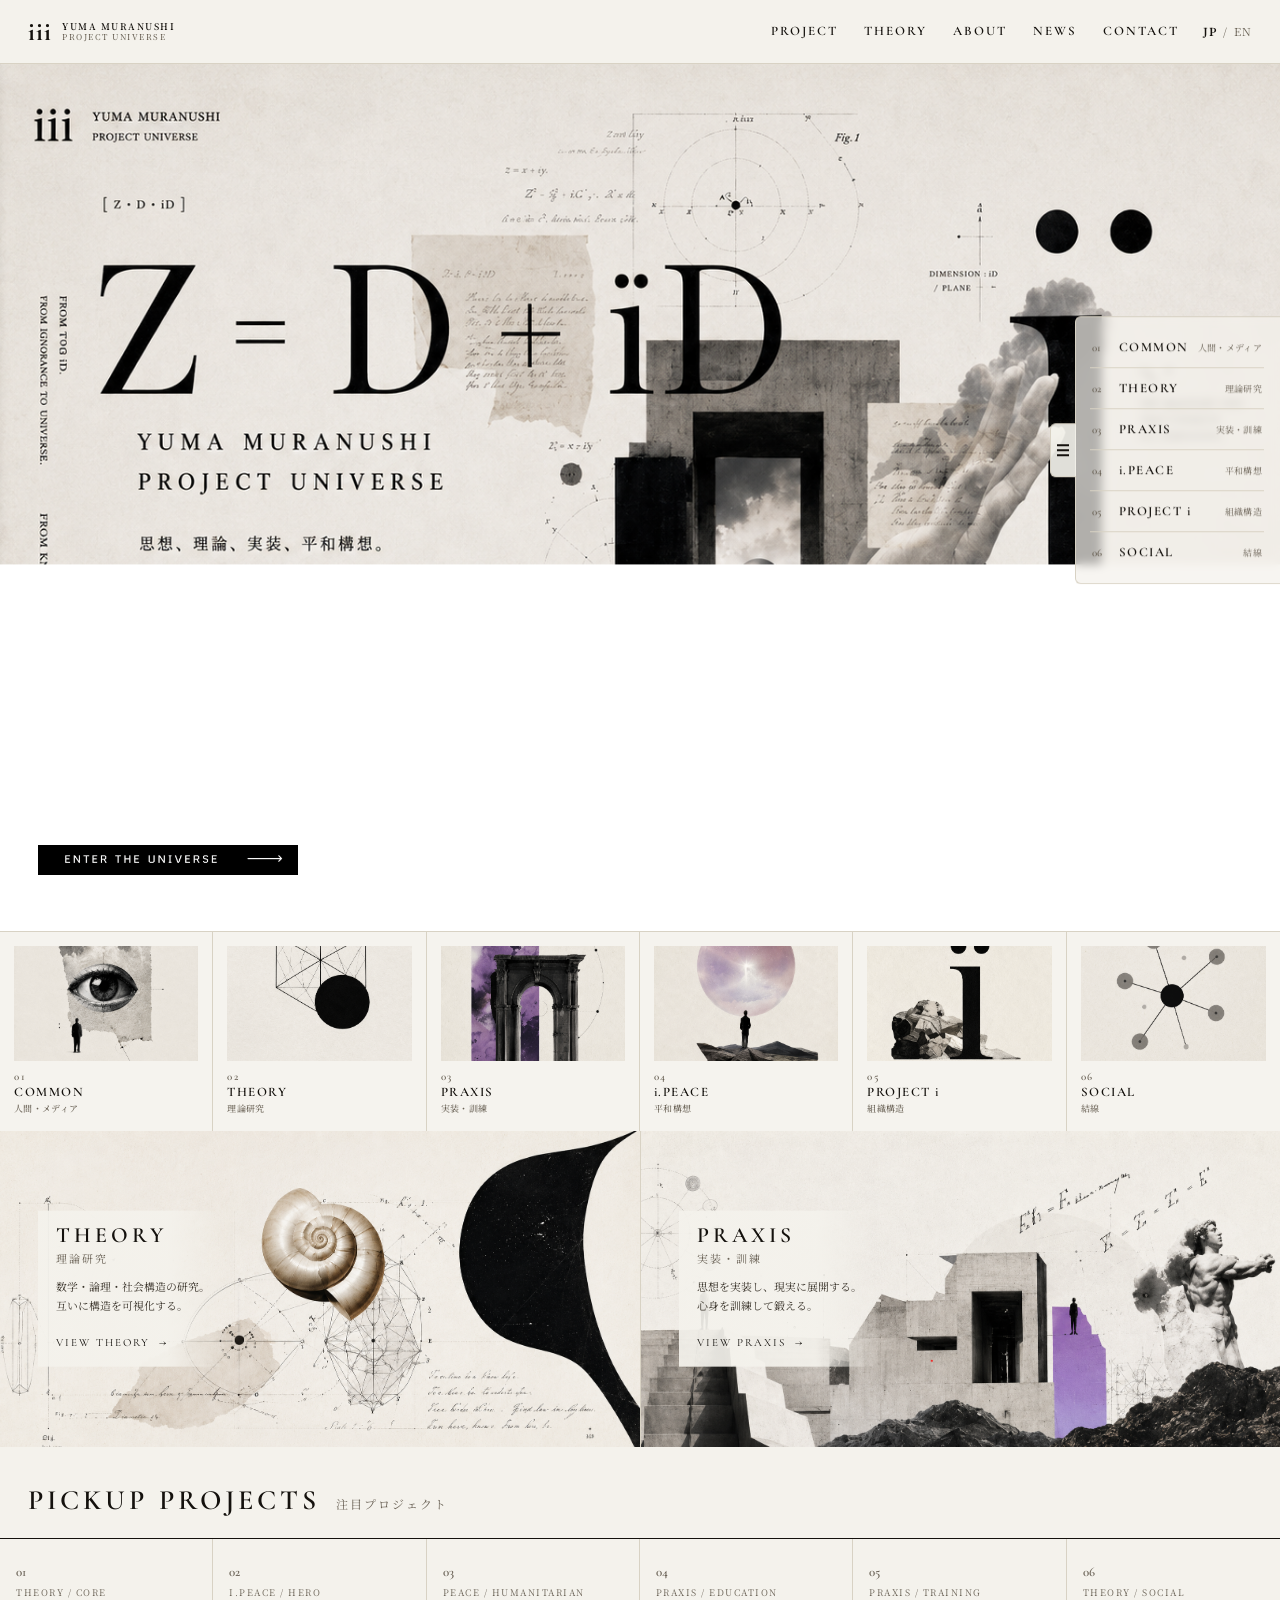
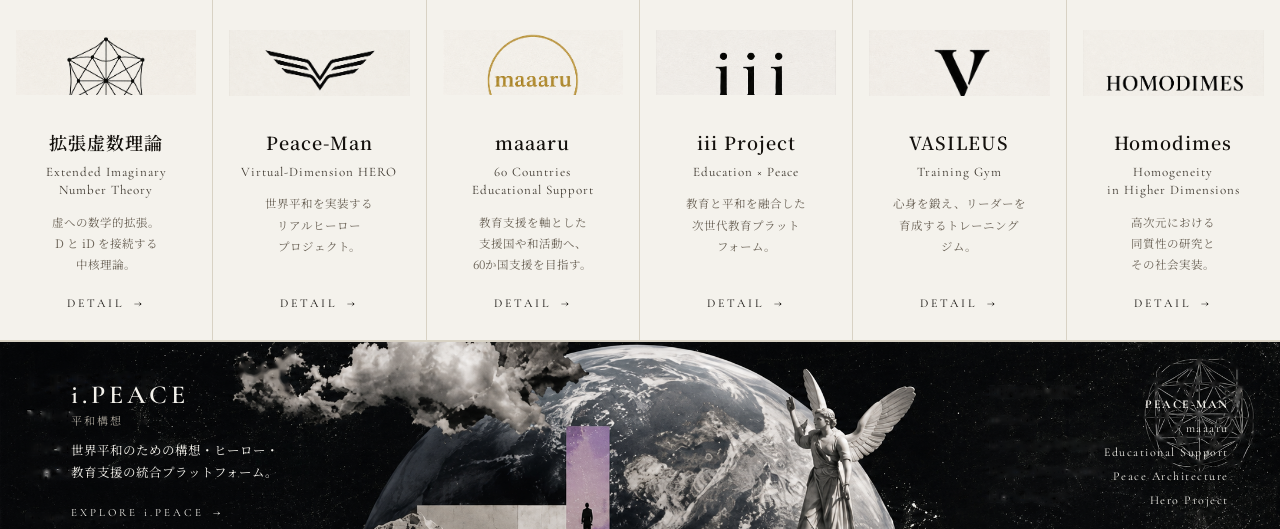
==== commit 961f0709: "v3: ヒーロー6カラムを大きい画像＋下ラベル(番号/EN/JP)の縦積みに修正(原画準拠)" ====
--- a/v3/index.html
+++ b/v3/index.html
@@ -81,14 +81,14 @@
         <img src="images/enter-universe.png" alt="ENTER THE UNIVERSE">
       </a>
 
-      <!-- ヒーロー下部の6カラム（メインビジュアル上に乗る） -->
+      <!-- ヒーロー下部の6カラム（大きい画像＋下にラベル／MV上に乗る） -->
       <nav class="hero-nav" aria-label="セクションナビ">
-        <a data-link="nav_common"   href="https://iii-iii.com/i.media/"><img src="images/nav-01-common.png" alt=""><span><b>01</b>COMMON</span></a>
-        <a data-link="nav_theory"   href="https://iii-iii.com/i-theory/"><img src="images/nav-02-theory.png" alt=""><span><b>02</b>THEORY</span></a>
-        <a data-link="nav_praxis"   href="https://iii-iii.com/grid/"><img src="images/nav-03-praxis.png" alt=""><span><b>03</b>PRAXIS</span></a>
-        <a data-link="nav_ipeace"   href="https://iii-iii.com/i.peace/"><img src="images/nav-04-ipeace.png" alt=""><span><b>04</b>i.PEACE</span></a>
-        <a data-link="nav_projecti" href="https://iii-iii.com/organization/"><img src="images/nav-05-projecti.png" alt=""><span><b>05</b>PROJECT&nbsp;i</span></a>
-        <a data-link="nav_social"   href="#"><img src="images/nav-06-social.png" alt=""><span><b>06</b>SOCIAL</span></a>
+        <a data-link="nav_common"   href="https://iii-iii.com/i.media/"><img src="images/nav-01-common.png" alt=""><span class="hn-label"><b>01</b>COMMON<small>人間・メディア</small></span></a>
+        <a data-link="nav_theory"   href="https://iii-iii.com/i-theory/"><img src="images/nav-02-theory.png" alt=""><span class="hn-label"><b>02</b>THEORY<small>理論研究</small></span></a>
+        <a data-link="nav_praxis"   href="https://iii-iii.com/grid/"><img src="images/nav-03-praxis.png" alt=""><span class="hn-label"><b>03</b>PRAXIS<small>実装・訓練</small></span></a>
+        <a data-link="nav_ipeace"   href="https://iii-iii.com/i.peace/"><img src="images/nav-04-ipeace.png" alt=""><span class="hn-label"><b>04</b>i.PEACE<small>平和構想</small></span></a>
+        <a data-link="nav_projecti" href="https://iii-iii.com/organization/"><img src="images/nav-05-projecti.png" alt=""><span class="hn-label"><b>05</b>PROJECT i<small>組織構造</small></span></a>
+        <a data-link="nav_social"   href="#"><img src="images/nav-06-social.png" alt=""><span class="hn-label"><b>06</b>SOCIAL<small>結線</small></span></a>
       </nav>
     </section>
 
--- a/v3/css/style.css
+++ b/v3/css/style.css
@@ -101,17 +101,20 @@
 .hero>picture img{width:100%;display:block}
 .enter-btn{position:absolute;left:3%;bottom:24%;width:min(26%,260px);z-index:3;transition:transform .25s,opacity .25s}
 .enter-btn:hover{transform:translateX(6px);opacity:.85}
-/* ヒーロー下部の6カラム（MV上に重ねる） */
+/* ヒーロー下部の6カラム（大きい画像＋下にラベル／MV上に重ねる） */
 .hero-nav{position:absolute;left:0;right:0;bottom:0;z-index:2;
   display:grid;grid-template-columns:repeat(6,1fr);
-  background:rgba(244,242,236,.82);backdrop-filter:blur(3px);border-top:1px solid var(--line)}
-.hero-nav a{display:flex;align-items:center;gap:10px;padding:10px 12px;border-right:1px solid var(--line);
-  line-height:1.2;transition:background .2s}
+  background:rgba(244,242,236,.86);backdrop-filter:blur(3px);border-top:1px solid var(--line)}
+.hero-nav a{display:flex;flex-direction:column;gap:9px;padding:14px 14px 16px;
+  border-right:1px solid var(--line);line-height:1.2;transition:transform .25s}
 .hero-nav a:last-child{border-right:0}
-.hero-nav a:hover{background:rgba(255,255,255,.7)}
-.hero-nav img{width:34px;height:44px;object-fit:cover;flex:0 0 34px;filter:grayscale(.15)}
-.hero-nav span{display:flex;flex-direction:column;font-family:var(--serif-en);font-size:12px;letter-spacing:1px;font-weight:600}
-.hero-nav b{font-size:10px;color:var(--sub);font-weight:600;margin-bottom:2px}
+.hero-nav a:hover{transform:translateY(-4px)}
+.hero-nav img{width:100%;height:clamp(86px,9vw,140px);object-fit:cover;object-position:center;
+  filter:grayscale(.1);background:#f4f2ec}
+.hero-nav .hn-label{display:flex;flex-direction:column;font-family:var(--serif-en);
+  font-size:13px;letter-spacing:1.5px;font-weight:600}
+.hero-nav .hn-label b{font-size:11px;color:var(--sub);font-weight:600;margin-bottom:2px}
+.hero-nav .hn-label small{font-family:var(--serif-jp);font-size:9px;letter-spacing:.3px;color:var(--sub);font-weight:500;margin-top:3px}
 
 /* ---------- 中間セクション THEORY / PRAXIS（左右の横並び・隙間なし） ---------- */
 .mid{display:flex;gap:0}
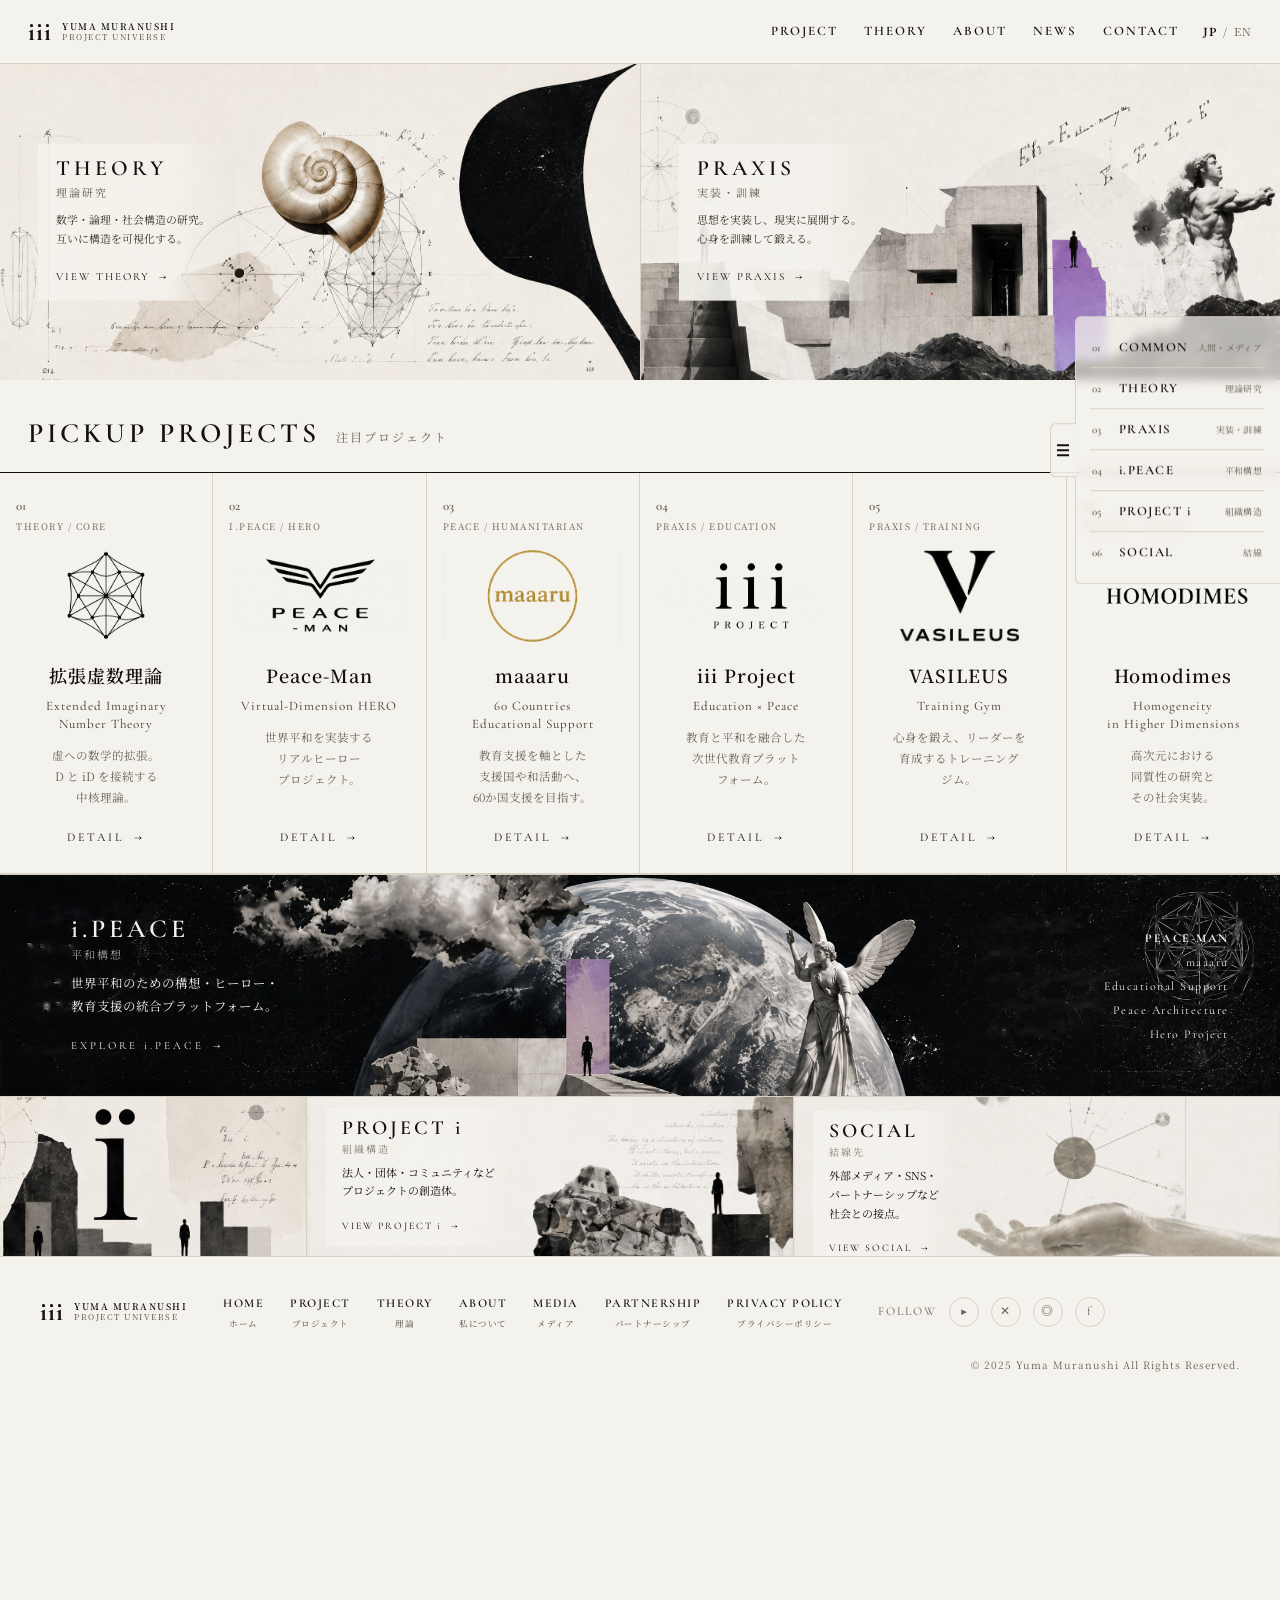
==== commit 66e7a2af: "v3: PICKUPカードのロゴを支給の透過版に差替え(番号バンドを自動除去しロゴのみ抽出)→全体表示で切れ解消" ====
--- a/v3/index.html
+++ b/v3/index.html
@@ -123,7 +123,7 @@
       <div class="card-grid">
         <a class="card" data-link="card_theory" href="https://iii-iii.com/i-theory/">
           <span class="card-no">01</span><span class="card-cat">THEORY / CORE</span>
-          <span class="card-icon" style="background-image:url(images/icon-01-theory.png)"></span>
+          <span class="card-icon" style="background-image:url(images/logo-01-theory.png)"></span>
           <span class="card-title">拡張虚数理論</span>
           <span class="card-en">Extended Imaginary<br>Number Theory</span>
           <span class="card-body">虚への数学的拡張。<br>D と iD を接続する<br>中核理論。</span>
@@ -131,7 +131,7 @@
         </a>
         <a class="card" data-link="card_peaceman" href="https://peace-man.space">
           <span class="card-no">02</span><span class="card-cat">I.PEACE / HERO</span>
-          <span class="card-icon" style="background-image:url(images/icon-02-peaceman.png)"></span>
+          <span class="card-icon" style="background-image:url(images/logo-02-peaceman.png)"></span>
           <span class="card-title">Peace-Man</span>
           <span class="card-en">Virtual-Dimension HERO</span>
           <span class="card-body">世界平和を実装する<br>リアルヒーロー<br>プロジェクト。</span>
@@ -139,7 +139,7 @@
         </a>
         <a class="card" data-link="card_maaaru" href="https://maaaru.org">
           <span class="card-no">03</span><span class="card-cat">PEACE / HUMANITARIAN</span>
-          <span class="card-icon" style="background-image:url(images/icon-03-maaaru.png)"></span>
+          <span class="card-icon" style="background-image:url(images/logo-03-maaaru.png)"></span>
           <span class="card-title">maaaru</span>
           <span class="card-en">60 Countries<br>Educational Support</span>
           <span class="card-body">教育支援を軸とした<br>支援国や和活動へ、<br>60か国支援を目指す。</span>
@@ -147,7 +147,7 @@
         </a>
         <a class="card" data-link="card_iiiproject" href="https://utage-system.com/p/ahvsB4JoN9vL">
           <span class="card-no">04</span><span class="card-cat">PRAXIS / EDUCATION</span>
-          <span class="card-icon" style="background-image:url(images/icon-04-iiiproject.png)"></span>
+          <span class="card-icon" style="background-image:url(images/logo-04-iiiproject.png)"></span>
           <span class="card-title">iii Project</span>
           <span class="card-en">Education &times; Peace</span>
           <span class="card-body">教育と平和を融合した<br>次世代教育プラット<br>フォーム。</span>
@@ -155,7 +155,7 @@
         </a>
         <a class="card" data-link="card_vasileus" href="#">
           <span class="card-no">05</span><span class="card-cat">PRAXIS / TRAINING</span>
-          <span class="card-icon" style="background-image:url(images/icon-05-vasileus.png)"></span>
+          <span class="card-icon" style="background-image:url(images/logo-05-vasileus.png)"></span>
           <span class="card-title">VASILEUS</span>
           <span class="card-en">Training Gym</span>
           <span class="card-body">心身を鍛え、リーダーを<br>育成するトレーニング<br>ジム。</span>
@@ -163,7 +163,7 @@
         </a>
         <a class="card" data-link="card_homodimes" href="https://iii-iii.com/homodimes">
           <span class="card-no">06</span><span class="card-cat">THEORY / SOCIAL</span>
-          <span class="card-icon" style="background-image:url(images/icon-06-homodimes.png)"></span>
+          <span class="card-icon" style="background-image:url(images/logo-06-homodimes.png)"></span>
           <span class="card-title">Homodimes</span>
           <span class="card-en">Homogeneity<br>in Higher Dimensions</span>
           <span class="card-body">高次元における<br>同質性の研究と<br>その社会実装。</span>
--- a/v3/css/style.css
+++ b/v3/css/style.css
@@ -99,20 +99,20 @@
 /* ---------- HERO ---------- */
 .hero{position:relative;background:#fff;overflow:hidden;line-height:0}
 .hero>picture img{width:100%;display:block}
-.enter-btn{position:absolute;left:3%;bottom:24%;width:min(26%,260px);z-index:3;transition:transform .25s,opacity .25s}
+.enter-btn{position:absolute;left:3%;bottom:34%;width:min(23%,230px);z-index:3;transition:transform .25s,opacity .25s}
 .enter-btn:hover{transform:translateX(6px);opacity:.85}
-/* ヒーロー下部の6カラム（大きい画像＋下にラベル／MV上に重ねる） */
+/* ヒーロー下部の6カラム（元のクリーム背景のまま／MV上に重ねる） */
 .hero-nav{position:absolute;left:0;right:0;bottom:0;z-index:2;
   display:grid;grid-template-columns:repeat(6,1fr);
-  background:rgba(244,242,236,.86);backdrop-filter:blur(3px);border-top:1px solid var(--line)}
-.hero-nav a{display:flex;flex-direction:column;gap:9px;padding:14px 14px 16px;
+  background:rgba(236,231,221,.92);backdrop-filter:blur(3px);border-top:1px solid var(--line)}
+.hero-nav a{display:flex;flex-direction:column;padding:0;
   border-right:1px solid var(--line);line-height:1.2;transition:transform .25s}
 .hero-nav a:last-child{border-right:0}
 .hero-nav a:hover{transform:translateY(-4px)}
-.hero-nav img{width:100%;height:clamp(86px,9vw,140px);object-fit:cover;object-position:center;
-  filter:grayscale(.1);background:#f4f2ec}
-.hero-nav .hn-label{display:flex;flex-direction:column;font-family:var(--serif-en);
-  font-size:13px;letter-spacing:1.5px;font-weight:600}
+/* 縦長セルに全体表示（contain＝切れない／元画像と同じクリームで余白を馴染ませる） */
+.hero-nav img{width:100%;height:clamp(160px,16vw,214px);object-fit:contain;display:block;background:#ece6dc}
+.hero-nav .hn-label{display:flex;flex-direction:column;padding:9px 10px 13px;
+  font-family:var(--serif-en);font-size:13px;letter-spacing:1.5px;font-weight:600}
 .hero-nav .hn-label b{font-size:11px;color:var(--sub);font-weight:600;margin-bottom:2px}
 .hero-nav .hn-label small{font-family:var(--serif-jp);font-size:9px;letter-spacing:.3px;color:var(--sub);font-weight:500;margin-top:3px}
 
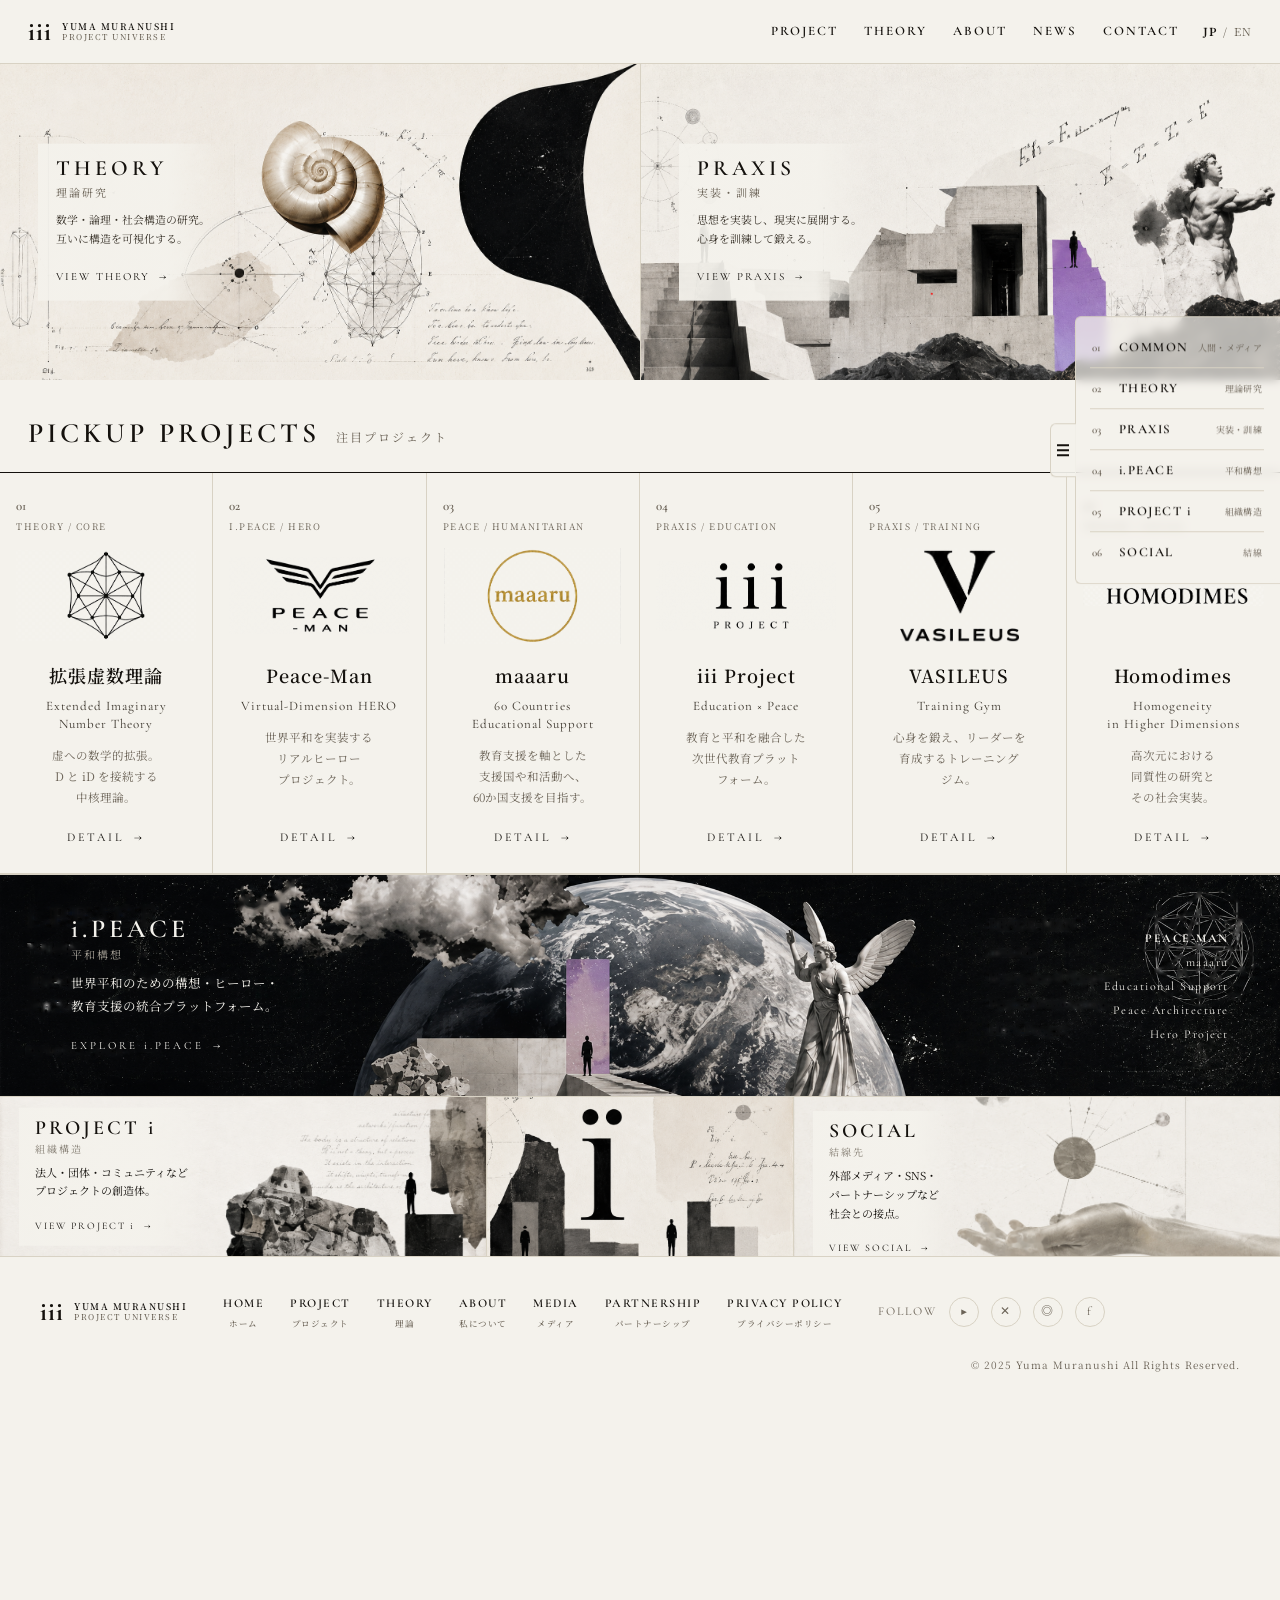
==== commit f8232c7f: "v3: 下部バンド横並びの順序を [PROJECT i / ï / SOCIAL] に修正(ïを中央へ)" ====
--- a/v3/index.html
+++ b/v3/index.html
@@ -192,12 +192,7 @@
       <!-- 大きいï / PROJECT i / SOCIAL の3枚は横並び（高さ揃え・幅は比率） -->
       <div class="band-row">
 
-        <!-- 大きい ï（装飾・文字なし／細い） -->
-        <a class="band band-cell" data-link="band_bigi" href="https://iii-iii.com/project/" style="flex:1.785 1 0">
-          <img src="images/band-bigi.png" alt="PROJECT i">
-        </a>
-
-        <!-- PROJECT i（クリーム） -->
+        <!-- PROJECT i（クリーム）＝左 -->
         <a class="band band-cell band-light" data-link="band_projecti" href="https://iii-iii.com/organization/" style="flex:2.84 1 0">
           <img src="images/band-projecti-clean.png" alt="">
           <div class="band-text band-left">
@@ -205,6 +200,11 @@
             <p class="band-body">法人・団体・コミュニティなど<br>プロジェクトの創造体。</p>
             <span class="band-view">VIEW PROJECT i <i>&rarr;</i></span>
           </div>
+        </a>
+
+        <!-- 大きい ï（装飾・文字なし／細い）＝真ん中 -->
+        <a class="band band-cell" data-link="band_bigi" href="https://iii-iii.com/project/" style="flex:1.785 1 0">
+          <img src="images/band-bigi.png" alt="PROJECT i">
         </a>
 
         <!-- SOCIAL（クリーム） -->
--- a/v3/css/style.css
+++ b/v3/css/style.css
@@ -101,17 +101,16 @@
 .hero>picture img{width:100%;display:block}
 .enter-btn{position:absolute;left:3%;bottom:34%;width:min(23%,230px);z-index:3;transition:transform .25s,opacity .25s}
 .enter-btn:hover{transform:translateX(6px);opacity:.85}
-/* ヒーロー下部の6カラム（元のクリーム背景のまま／MV上に重ねる） */
+/* ヒーロー下部の6カラム（透過パーツがMV上に“浮かぶ”／箱・仕切りなし） */
 .hero-nav{position:absolute;left:0;right:0;bottom:0;z-index:2;
   display:grid;grid-template-columns:repeat(6,1fr);
-  background:rgba(236,231,221,.92);backdrop-filter:blur(3px);border-top:1px solid var(--line)}
-.hero-nav a{display:flex;flex-direction:column;padding:0;
-  border-right:1px solid var(--line);line-height:1.2;transition:transform .25s}
-.hero-nav a:last-child{border-right:0}
-.hero-nav a:hover{transform:translateY(-4px)}
-/* 縦長セルに全体表示（contain＝切れない／元画像と同じクリームで余白を馴染ませる） */
-.hero-nav img{width:100%;height:clamp(160px,16vw,214px);object-fit:contain;display:block;background:#ece6dc}
-.hero-nav .hn-label{display:flex;flex-direction:column;padding:9px 10px 13px;
+  background:linear-gradient(to bottom,rgba(244,242,236,0) 0%,rgba(244,242,236,.35) 58%,rgba(244,242,236,.82) 100%)}
+.hero-nav a{display:flex;flex-direction:column;align-items:center;padding:0;
+  line-height:1.2;transition:transform .25s}
+.hero-nav a:hover{transform:translateY(-5px)}
+/* 透過パーツを全体表示（背景なし・切れない） */
+.hero-nav img{width:100%;height:clamp(160px,16vw,214px);object-fit:contain;display:block}
+.hero-nav .hn-label{display:flex;flex-direction:column;align-items:center;text-align:center;padding:8px 8px 13px;
   font-family:var(--serif-en);font-size:13px;letter-spacing:1.5px;font-weight:600}
 .hero-nav .hn-label b{font-size:11px;color:var(--sub);font-weight:600;margin-bottom:2px}
 .hero-nav .hn-label small{font-family:var(--serif-jp);font-size:9px;letter-spacing:.3px;color:var(--sub);font-weight:500;margin-top:3px}
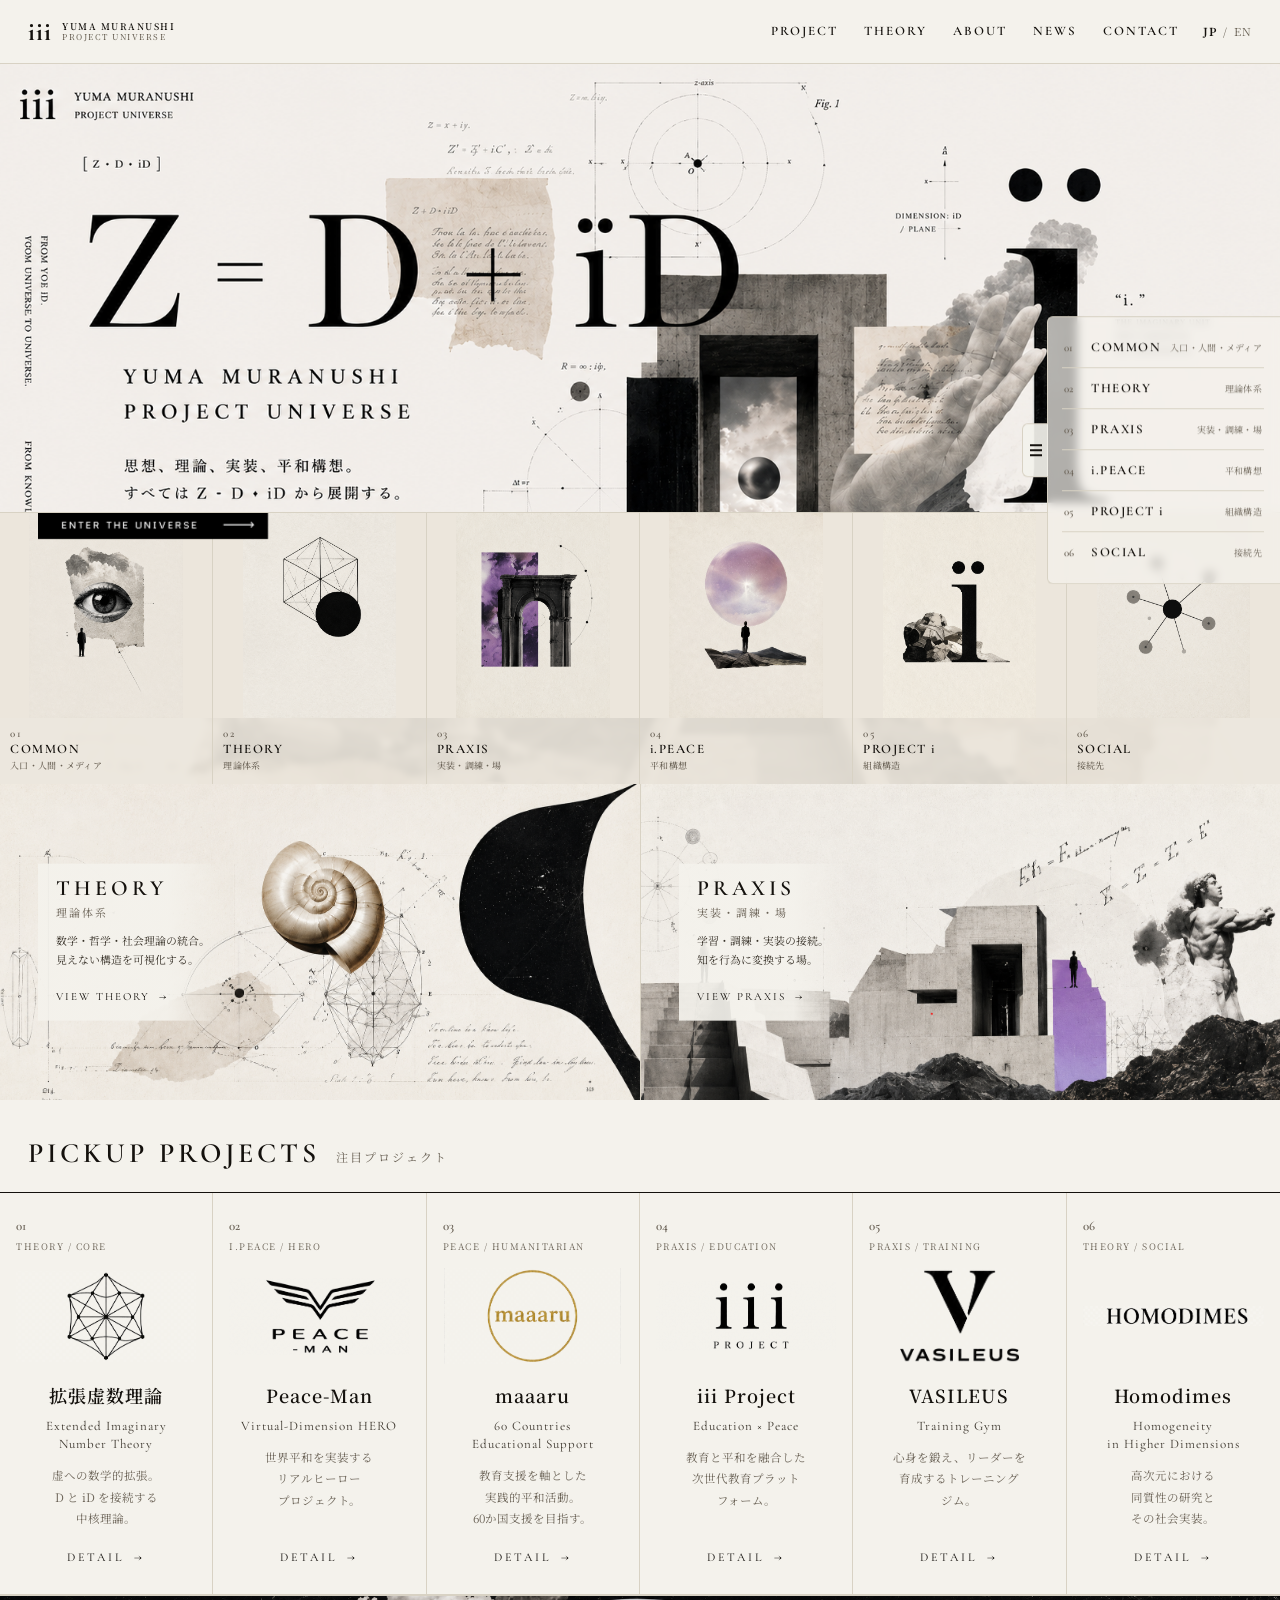
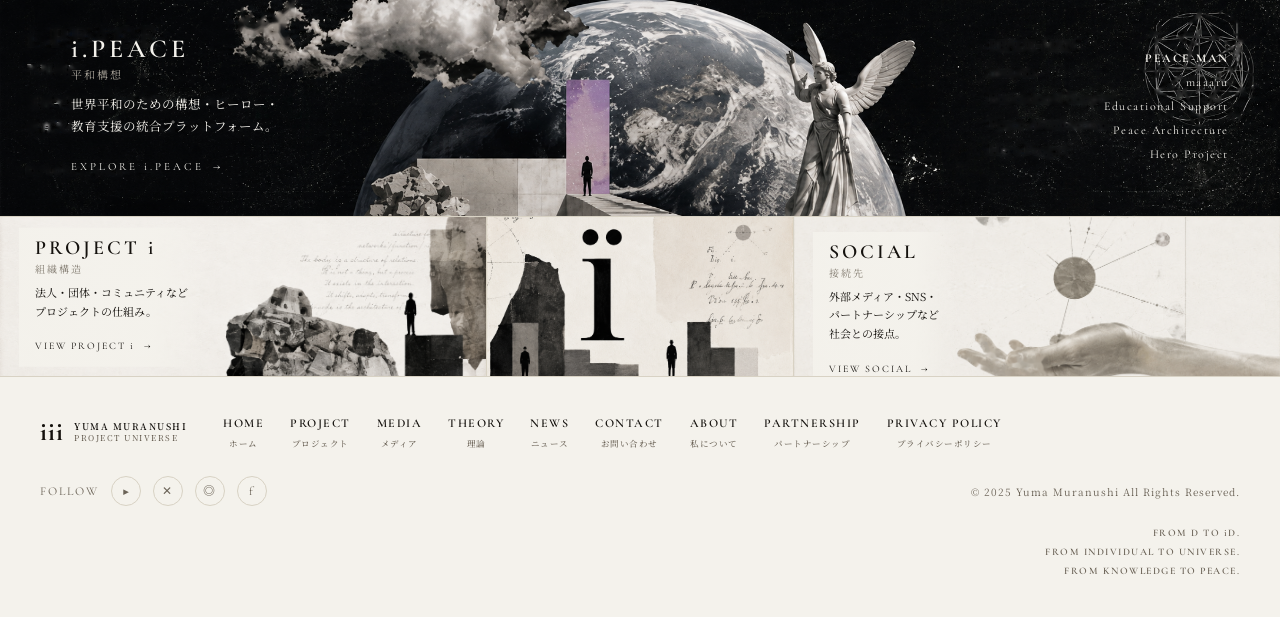
==== commit 6ddb6486: "@ v3: 高解像度PDFを正にテキスト誤りを修正 クライアント支給の高解像度版(project_universe_ultimate)を基準に、 低画質OCR起因の誤訳・誤字を全面照合して修正:  -" ====
--- a/v3/index.html
+++ b/v3/index.html
@@ -4,7 +4,7 @@
 <meta charset="UTF-8">
 <meta name="viewport" content="width=device-width, initial-scale=1.0">
 <title>YUMA MURANUSHI / PROJECT UNIVERSE — Z = D + iD</title>
-<meta name="description" content="思想、理論、実装、平和構想。すべては Z = D + iD から展開する。YUMA MURANUSHI PROJECT UNIVERSE">
+<meta name="description" content="思想、理論、実装、平和構想、すべては Z = D + iD から展開する。YUMA MURANUSHI PROJECT UNIVERSE">
 <link rel="preconnect" href="https://fonts.googleapis.com">
 <link rel="preconnect" href="https://fonts.gstatic.com" crossorigin>
 <link href="https://fonts.googleapis.com/css2?family=Cormorant+Garamond:wght@400;500;600;700&family=Noto+Serif+JP:wght@400;500;600;700&display=swap" rel="stylesheet">
@@ -58,12 +58,12 @@
 <aside class="sidebar" id="sidebar" aria-label="ユニバースナビ">
   <button class="side-toggle" id="sideToggle" aria-label="ナビ開閉" aria-expanded="true"><span></span></button>
   <ol class="side-nav">
-    <li><a data-link="nav_common"   href="https://iii-iii.com/i.media/"><b>01</b><span>COMMON</span><small>人間・メディア</small></a></li>
-    <li><a data-link="nav_theory"   href="https://iii-iii.com/i-theory/"><b>02</b><span>THEORY</span><small>理論研究</small></a></li>
-    <li><a data-link="nav_praxis"   href="https://iii-iii.com/grid/"><b>03</b><span>PRAXIS</span><small>実装・訓練</small></a></li>
+    <li><a data-link="nav_common"   href="https://iii-iii.com/i.media/"><b>01</b><span>COMMON</span><small>入口・人間・メディア</small></a></li>
+    <li><a data-link="nav_theory"   href="https://iii-iii.com/i-theory/"><b>02</b><span>THEORY</span><small>理論体系</small></a></li>
+    <li><a data-link="nav_praxis"   href="https://iii-iii.com/grid/"><b>03</b><span>PRAXIS</span><small>実装・調練・場</small></a></li>
     <li><a data-link="nav_ipeace"   href="https://iii-iii.com/i.peace/"><b>04</b><span>i.PEACE</span><small>平和構想</small></a></li>
     <li><a data-link="nav_projecti" href="https://iii-iii.com/organization/"><b>05</b><span>PROJECT i</span><small>組織構造</small></a></li>
-    <li><a data-link="nav_social"   href="#"><b>06</b><span>SOCIAL</span><small>結線</small></a></li>
+    <li><a data-link="nav_social"   href="#"><b>06</b><span>SOCIAL</span><small>接続先</small></a></li>
   </ol>
 </aside>
 
@@ -83,12 +83,12 @@
 
       <!-- ヒーロー下部の6カラム（大きい画像＋下にラベル／MV上に乗る） -->
       <nav class="hero-nav" aria-label="セクションナビ">
-        <a data-link="nav_common"   href="https://iii-iii.com/i.media/"><img src="images/nav-01-common.png" alt=""><span class="hn-label"><b>01</b>COMMON<small>人間・メディア</small></span></a>
-        <a data-link="nav_theory"   href="https://iii-iii.com/i-theory/"><img src="images/nav-02-theory.png" alt=""><span class="hn-label"><b>02</b>THEORY<small>理論研究</small></span></a>
-        <a data-link="nav_praxis"   href="https://iii-iii.com/grid/"><img src="images/nav-03-praxis.png" alt=""><span class="hn-label"><b>03</b>PRAXIS<small>実装・訓練</small></span></a>
+        <a data-link="nav_common"   href="https://iii-iii.com/i.media/"><img src="images/nav-01-common.png" alt=""><span class="hn-label"><b>01</b>COMMON<small>入口・人間・メディア</small></span></a>
+        <a data-link="nav_theory"   href="https://iii-iii.com/i-theory/"><img src="images/nav-02-theory.png" alt=""><span class="hn-label"><b>02</b>THEORY<small>理論体系</small></span></a>
+        <a data-link="nav_praxis"   href="https://iii-iii.com/grid/"><img src="images/nav-03-praxis.png" alt=""><span class="hn-label"><b>03</b>PRAXIS<small>実装・調練・場</small></span></a>
         <a data-link="nav_ipeace"   href="https://iii-iii.com/i.peace/"><img src="images/nav-04-ipeace.png" alt=""><span class="hn-label"><b>04</b>i.PEACE<small>平和構想</small></span></a>
         <a data-link="nav_projecti" href="https://iii-iii.com/organization/"><img src="images/nav-05-projecti.png" alt=""><span class="hn-label"><b>05</b>PROJECT i<small>組織構造</small></span></a>
-        <a data-link="nav_social"   href="#"><img src="images/nav-06-social.png" alt=""><span class="hn-label"><b>06</b>SOCIAL<small>結線</small></span></a>
+        <a data-link="nav_social"   href="#"><img src="images/nav-06-social.png" alt=""><span class="hn-label"><b>06</b>SOCIAL<small>接続先</small></span></a>
       </nav>
     </section>
 
@@ -98,8 +98,8 @@
         <img src="images/mid-theory.png" alt="">
         <div class="mid-text">
           <h3>THEORY</h3>
-          <p class="mid-sub">理論研究</p>
-          <p class="mid-body">数学・論理・社会構造の研究。<br>互いに構造を可視化する。</p>
+          <p class="mid-sub">理論体系</p>
+          <p class="mid-body">数学・哲学・社会理論の統合。<br>見えない構造を可視化する。</p>
           <span class="mid-view">VIEW THEORY <i>&rarr;</i></span>
         </div>
       </a>
@@ -107,8 +107,8 @@
         <img src="images/mid-praxis.png" alt="">
         <div class="mid-text">
           <h3>PRAXIS</h3>
-          <p class="mid-sub">実装・訓練</p>
-          <p class="mid-body">思想を実装し、現実に展開する。<br>心身を訓練して鍛える。</p>
+          <p class="mid-sub">実装・調練・場</p>
+          <p class="mid-body">学習・調練・実装の接続。<br>知を行為に変換する場。</p>
           <span class="mid-view">VIEW PRAXIS <i>&rarr;</i></span>
         </div>
       </a>
@@ -142,7 +142,7 @@
           <span class="card-icon" style="background-image:url(images/logo-03-maaaru.png)"></span>
           <span class="card-title">maaaru</span>
           <span class="card-en">60 Countries<br>Educational Support</span>
-          <span class="card-body">教育支援を軸とした<br>支援国や和活動へ、<br>60か国支援を目指す。</span>
+          <span class="card-body">教育支援を軸とした<br>実践的平和活動。<br>60か国支援を目指す。</span>
           <span class="card-detail">DETAIL <i>&rarr;</i></span>
         </a>
         <a class="card" data-link="card_iiiproject" href="https://utage-system.com/p/ahvsB4JoN9vL">
@@ -197,7 +197,7 @@
           <img src="images/band-projecti-clean.png" alt="">
           <div class="band-text band-left">
             <h3>PROJECT i</h3><p class="band-sub">組織構造</p>
-            <p class="band-body">法人・団体・コミュニティなど<br>プロジェクトの創造体。</p>
+            <p class="band-body">法人・団体・コミュニティなど<br>プロジェクトの仕組み。</p>
             <span class="band-view">VIEW PROJECT i <i>&rarr;</i></span>
           </div>
         </a>
@@ -211,7 +211,7 @@
         <a class="band band-cell band-light" data-link="band_social" href="#" style="flex:2.84 1 0">
           <img src="images/band-social-clean.png" alt="">
           <div class="band-text band-topleft">
-            <h3>SOCIAL</h3><p class="band-sub">結線先</p>
+            <h3>SOCIAL</h3><p class="band-sub">接続先</p>
             <p class="band-body">外部メディア・SNS・<br>パートナーシップなど<br>社会との接点。</p>
             <span class="band-view">VIEW SOCIAL <i>&rarr;</i></span>
           </div>
@@ -232,9 +232,11 @@
   <nav class="footer-nav">
     <a data-link="foot_home"        href="https://iii-iii.com/">HOME<small>ホーム</small></a>
     <a data-link="foot_project"     href="https://iii-iii.com/project/">PROJECT<small>プロジェクト</small></a>
+    <a data-link="foot_media"       href="https://iii-iii.com/i.media/">MEDIA<small>メディア</small></a>
     <a data-link="foot_theory"      href="https://iii-iii.com/i-theory/">THEORY<small>理論</small></a>
+    <a data-link="foot_news"        href="https://iii-iii.com/i.media/">NEWS<small>ニュース</small></a>
+    <a data-link="foot_contact"     href="https://line.me/R/ti/p/@082qgqqf">CONTACT<small>お問い合わせ</small></a>
     <a data-link="foot_about"       href="https://yuma-muranushi.jp/">ABOUT<small>私について</small></a>
-    <a data-link="foot_media"       href="https://iii-iii.com/i.media/">MEDIA<small>メディア</small></a>
     <a data-link="foot_partnership" href="#">PARTNERSHIP<small>パートナーシップ</small></a>
     <a data-link="foot_privacy"     href="#">PRIVACY POLICY<small>プライバシーポリシー</small></a>
   </nav>
@@ -246,6 +248,7 @@
     <a data-link="sns_facebook"  href="#" aria-label="Facebook">f</a>
   </div>
   <p class="copyright">© 2025 Yuma Muranushi All Rights Reserved.</p>
+  <p class="footer-tagline">FROM D TO iD.<br>FROM INDIVIDUAL TO UNIVERSE.<br>FROM KNOWLEDGE TO PEACE.</p>
 </footer>
 
 <script src="js/script.js"></script>
--- a/v3/css/style.css
+++ b/v3/css/style.css
@@ -101,16 +101,17 @@
 .hero>picture img{width:100%;display:block}
 .enter-btn{position:absolute;left:3%;bottom:34%;width:min(23%,230px);z-index:3;transition:transform .25s,opacity .25s}
 .enter-btn:hover{transform:translateX(6px);opacity:.85}
-/* ヒーロー下部の6カラム（透過パーツがMV上に“浮かぶ”／箱・仕切りなし） */
+/* ヒーロー下部の6カラム（元のクリーム背景のまま／MV上に重ねる） */
 .hero-nav{position:absolute;left:0;right:0;bottom:0;z-index:2;
   display:grid;grid-template-columns:repeat(6,1fr);
-  background:linear-gradient(to bottom,rgba(244,242,236,0) 0%,rgba(244,242,236,.35) 58%,rgba(244,242,236,.82) 100%)}
-.hero-nav a{display:flex;flex-direction:column;align-items:center;padding:0;
-  line-height:1.2;transition:transform .25s}
-.hero-nav a:hover{transform:translateY(-5px)}
-/* 透過パーツを全体表示（背景なし・切れない） */
-.hero-nav img{width:100%;height:clamp(160px,16vw,214px);object-fit:contain;display:block}
-.hero-nav .hn-label{display:flex;flex-direction:column;align-items:center;text-align:center;padding:8px 8px 13px;
+  background:rgba(236,231,221,.92);backdrop-filter:blur(3px);border-top:1px solid var(--line)}
+.hero-nav a{display:flex;flex-direction:column;padding:0;
+  border-right:1px solid var(--line);line-height:1.2;transition:transform .25s}
+.hero-nav a:last-child{border-right:0}
+.hero-nav a:hover{transform:translateY(-4px)}
+/* 縦長セルに全体表示（contain＝切れない／元画像と同じクリームで余白を馴染ませる） */
+.hero-nav img{width:100%;height:clamp(160px,16vw,214px);object-fit:contain;display:block;background:#ece6dc}
+.hero-nav .hn-label{display:flex;flex-direction:column;padding:9px 10px 13px;
   font-family:var(--serif-en);font-size:13px;letter-spacing:1.5px;font-weight:600}
 .hero-nav .hn-label b{font-size:11px;color:var(--sub);font-weight:600;margin-bottom:2px}
 .hero-nav .hn-label small{font-family:var(--serif-jp);font-size:9px;letter-spacing:.3px;color:var(--sub);font-weight:500;margin-top:3px}
@@ -217,6 +218,7 @@
 .footer-sns a{width:30px;height:30px;border:1px solid var(--line);border-radius:50%;display:grid;place-items:center;transition:.2s}
 .footer-sns a:hover{background:var(--ink);color:var(--cream)}
 .copyright{margin-left:auto;font-size:10px;letter-spacing:1px;color:var(--sub)}
+.footer-tagline{width:100%;text-align:right;font-family:var(--serif-en);font-size:10px;font-weight:600;letter-spacing:1.5px;line-height:1.9;color:var(--sub);margin:-8px 0 0}
 
 /* ========== RESPONSIVE ========== */
 @media (max-width:1023px){
@@ -239,7 +241,7 @@
   .mid-band+.mid-band{border-left:0;border-top:1px solid var(--line)}
   .mid-text{position:static;transform:none;max-width:100%;background:var(--cream);border-top:1px solid var(--line)}
   .mid-text h3{font-size:22px}
-  .mid-band{display:flex;flex-direction:column}
+  .mid-band{display:flex;flex-direction:column;flex:0 0 auto}  /* flex-basis:0+overflow:hiddenでmin-height:autoが効かず高さ0に潰れる→コンテンツ基準に戻す */
   .hero-nav{grid-template-columns:repeat(2,1fr)}
   .hero-nav a:nth-child(3){border-right:1px solid var(--line)}
   .hero-nav a:nth-child(2n){border-right:0}
@@ -250,13 +252,15 @@
   .band-list{padding:0 18px 16px;text-align:left}
   .band-dark{padding-bottom:2px}
   .band-light .band-text{border-top:1px solid var(--line)}
-  /* 横並び3枚はモバイルで縦積みに戻す */
-  .band-row{flex-direction:column;gap:18px}
-  .band-cell{flex:none!important}
+  /* 横並び3枚はモバイルで縦積みに戻す（固定高さを解除しないとフッターに被る） */
+  .band-row{flex-direction:column;gap:18px;height:auto}
+  .band-cell{flex:none!important;height:auto}
+  .band-cell>img{height:auto;object-fit:contain}
   .band-row .band-text{max-width:100%}
   :root{--header-h:56px}
   .card-grid{grid-template-columns:repeat(2,1fr)}
   .card{border-right:1px solid var(--line)}
+  .card:nth-child(odd){border-right:1px solid var(--line)}  /* タブレット用nth-child(3)の打ち消し＝中央の仕切りを復活 */
   .card:nth-child(2n){border-right:0}
   .card:nth-child(-n+4){border-bottom:1px solid var(--line)}
   .card-icon{height:96px}
@@ -265,3 +269,11 @@
   .footer-nav{gap:14px 18px}
   .copyright{margin-left:0;width:100%}
 }
+
+/* ========== WordPress等へiframe埋め込み時の調整 ==========
+   自動リサイズiframe（内部スクロール無し）ではposition:fixedが正しく効かないため、
+   ヘッダーは通常配置にして自然に流す／追従サイドバーは非表示にする
+   （ナビはヘッダー＋ヒーロー下6カラムで担保） */
+body.is-embedded{padding-top:0}
+body.is-embedded .site-header{position:static}
+body.is-embedded .sidebar{display:none}
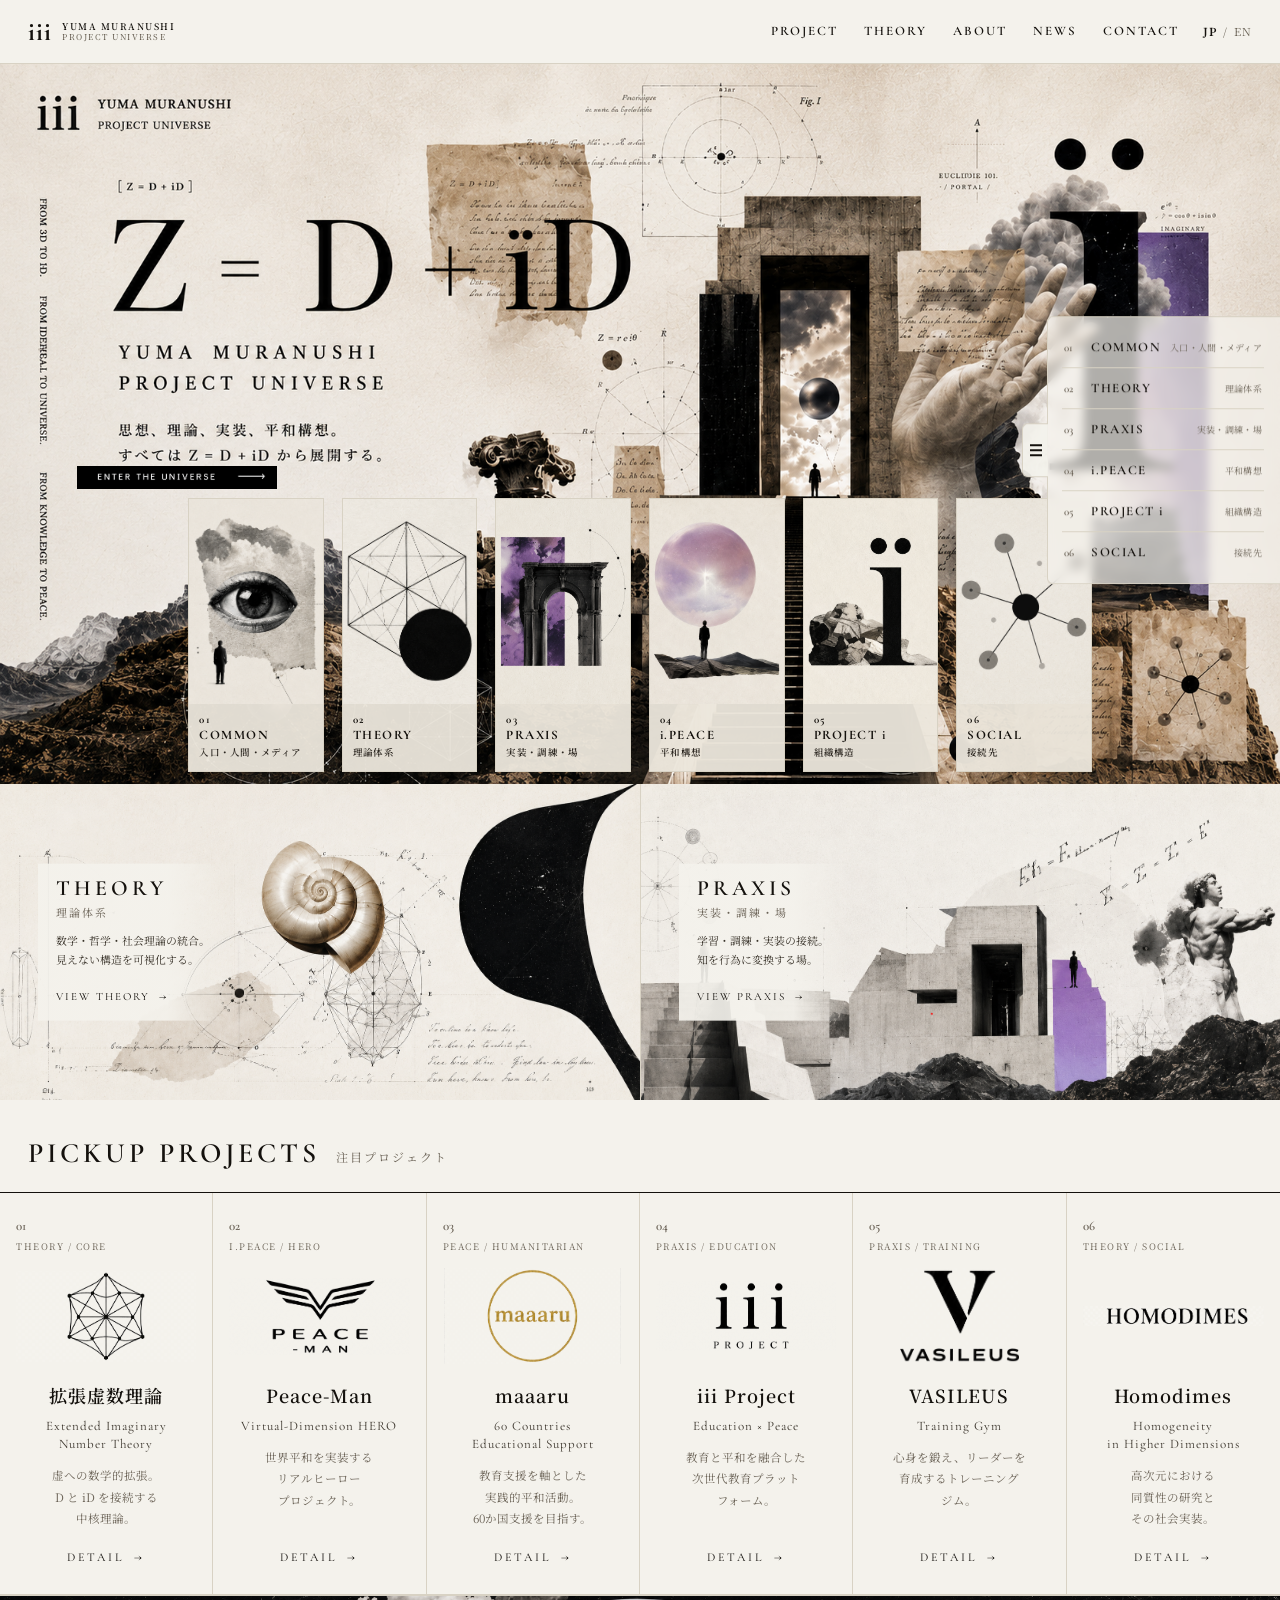
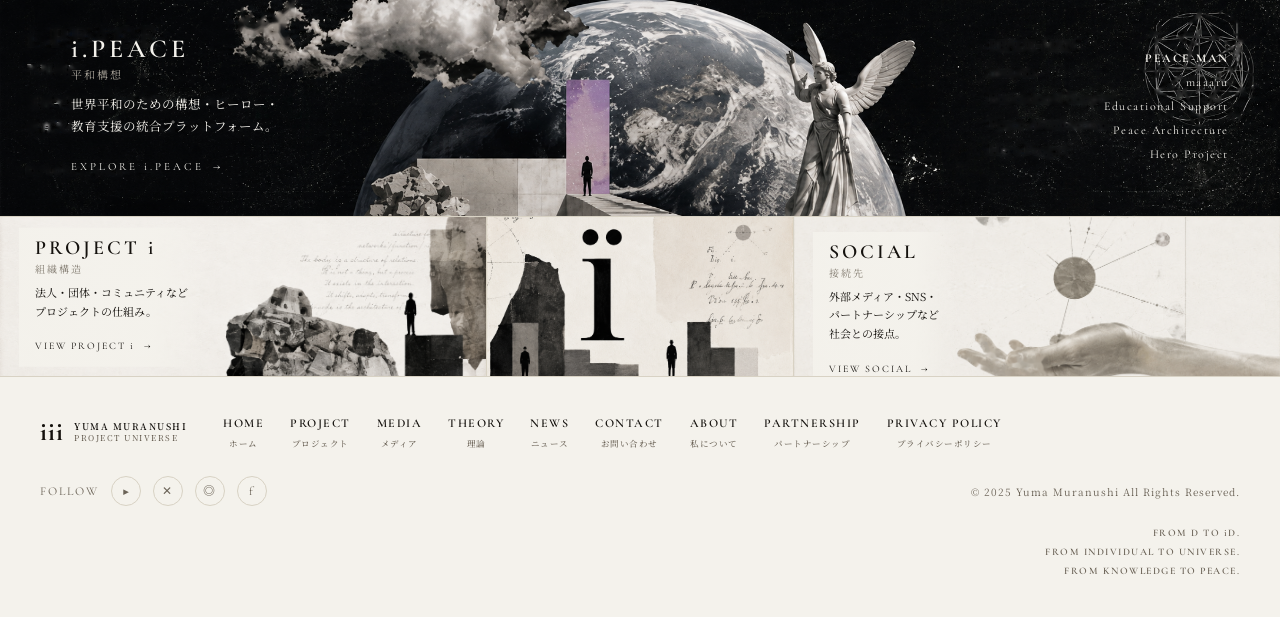
==== commit 7745afd7: "v3: タブレット/スマホは6カラムをヒーロー画像の下の帯に配置（figの切れ・ENTERボタン被りを構造的に解消） 短いヒーローにfigフルの高いカードを重ねると、説明文とカードの間に ENTERボ" ====
--- a/v3/index.html
+++ b/v3/index.html
@@ -72,6 +72,7 @@
 
     <!-- HERO -->
     <section class="hero">
+      <div class="hero-media">
       <picture>
         <source media="(max-width:600px)"  srcset="images/mv-sp.png">
         <source media="(max-width:1023px)" srcset="images/mv-tablet.png">
@@ -80,6 +81,7 @@
       <a class="enter-btn" data-link="enter" href="https://iii-iii.com/">
         <img src="images/enter-universe.png" alt="ENTER THE UNIVERSE">
       </a>
+      </div>
 
       <!-- ヒーロー下部の6カラム（大きい画像＋下にラベル／MV上に乗る） -->
       <nav class="hero-nav" aria-label="セクションナビ">
--- a/v3/css/style.css
+++ b/v3/css/style.css
@@ -98,23 +98,25 @@
 
 /* ---------- HERO ---------- */
 .hero{position:relative;background:#fff;overflow:hidden;line-height:0}
-.hero>picture img{width:100%;display:block}
-.enter-btn{position:absolute;left:3%;bottom:34%;width:min(23%,230px);z-index:3;transition:transform .25s,opacity .25s}
+.hero-media{position:relative;line-height:0}   /* 画像＋ENTERボタンの基準枠。カードを下に出してもボタンは常に画像基準 */
+.hero-media picture img{width:100%;display:block}
+.enter-btn{position:absolute;left:6%;bottom:41%;width:min(16%,200px);z-index:3;transition:transform .25s,opacity .25s}
 .enter-btn:hover{transform:translateX(6px);opacity:.85}
 /* ヒーロー下部の6カラム（元のクリーム背景のまま／MV上に重ねる） */
 .hero-nav{position:absolute;left:0;right:0;bottom:0;z-index:2;
-  display:grid;grid-template-columns:repeat(6,1fr);
-  background:rgba(236,231,221,.92);backdrop-filter:blur(3px);border-top:1px solid var(--line)}
+  display:flex;justify-content:center;align-items:stretch;gap:1.4%;
+  padding:0 0 12px;background:transparent;border-top:0}
 .hero-nav a{display:flex;flex-direction:column;padding:0;
-  border-right:1px solid var(--line);line-height:1.2;transition:transform .25s}
-.hero-nav a:last-child{border-right:0}
-.hero-nav a:hover{transform:translateY(-4px)}
-/* 縦長セルに全体表示（contain＝切れない／元画像と同じクリームで余白を馴染ませる） */
-.hero-nav img{width:100%;height:clamp(160px,16vw,214px);object-fit:contain;display:block;background:#ece6dc}
+  flex:0 0 10.6%;
+  background:rgba(236,231,221,.95);border:1px solid var(--line);
+  line-height:1.2;transition:transform .25s,box-shadow .25s}
+.hero-nav a:hover{transform:translateY(-4px);box-shadow:0 6px 18px rgba(0,0,0,.18)}
+/* 縦長セルにカードいっぱい表示（cover＝余白を出さずカードを埋める。画像3:4とカード比がほぼ同じでトリミングは僅か） */
+.hero-nav img{width:100%;height:clamp(160px,16vw,214px);object-fit:cover;display:block;background:#ece6dc}
 .hero-nav .hn-label{display:flex;flex-direction:column;padding:9px 10px 13px;
-  font-family:var(--serif-en);font-size:13px;letter-spacing:1.5px;font-weight:600}
-.hero-nav .hn-label b{font-size:11px;color:var(--sub);font-weight:600;margin-bottom:2px}
-.hero-nav .hn-label small{font-family:var(--serif-jp);font-size:9px;letter-spacing:.3px;color:var(--sub);font-weight:500;margin-top:3px}
+  font-family:var(--serif-en);font-size:13px;letter-spacing:1.5px;font-weight:700;color:var(--ink)}
+.hero-nav .hn-label b{font-size:11px;color:var(--ink);font-weight:700;margin-bottom:2px}
+.hero-nav .hn-label small{font-family:var(--serif-jp);font-size:9.5px;letter-spacing:.3px;color:#2b2620;font-weight:600;margin-top:3px}
 
 /* ---------- 中間セクション THEORY / PRAXIS（左右の横並び・隙間なし） ---------- */
 .mid{display:flex;gap:0}
@@ -221,6 +223,10 @@
 .footer-tagline{width:100%;text-align:right;font-family:var(--serif-en);font-size:10px;font-weight:600;letter-spacing:1.5px;line-height:1.9;color:var(--sub);margin:-8px 0 0}
 
 /* ========== RESPONSIVE ========== */
+/* 狭いPC：カードが高く説明文との隙間が消えるため、ボタンをカード左の余白(左下隅)に小さめで配置 */
+@media (min-width:1024px) and (max-width:1199px){
+  .enter-btn{left:3%;bottom:9%;width:min(11%,130px)}
+}
 @media (max-width:1023px){
   .header-nav,.header-lang{display:none}
   .hamburger{display:flex}
@@ -229,12 +235,15 @@
   .card:nth-child(3){border-right:0}
   .card:nth-child(-n+3){border-bottom:1px solid var(--line)}
   .sec-head h2{font-size:24px}
-  /* ヒーロー6カラムは画像の下に通常配置（重ねない） */
-  .hero{display:flex;flex-direction:column}
-  .hero-nav{position:static;grid-template-columns:repeat(3,1fr);background:var(--cream)}
-  .hero-nav a:nth-child(3){border-right:0}
-  .hero-nav a:nth-child(-n+3){border-bottom:1px solid var(--line)}
-  .enter-btn{bottom:auto;top:5%}
+  /* タブレットでは6カラムをヒーロー画像の「下」に独立した帯として配置。
+     オーバーレイをやめることでfigの切れ・ENTERボタン被りを構造的に解消（帯なので高さに余裕→figフル表示） */
+  .hero-nav{position:static;left:auto;right:auto;bottom:auto;z-index:auto;
+    display:grid;grid-template-columns:repeat(6,1fr);gap:1.2%;
+    padding:12px 2% 16px;background:var(--cream);border-top:1px solid var(--line)}
+  .hero-nav a{flex:initial}
+  .hero-nav img{height:clamp(150px,21vw,220px)}   /* 下の帯なのでfigがフルで収まる高さ */
+  /* ENTERボタンはカードが画像から退いたので、画像下部に自然配置（説明文の下・空きスペース） */
+  .enter-btn{left:6%;bottom:12%;top:auto;width:min(22%,190px)}
 }
 @media (max-width:600px){
   .mid{flex-direction:column}
@@ -242,9 +251,15 @@
   .mid-text{position:static;transform:none;max-width:100%;background:var(--cream);border-top:1px solid var(--line)}
   .mid-text h3{font-size:22px}
   .mid-band{display:flex;flex-direction:column;flex:0 0 auto}  /* flex-basis:0+overflow:hiddenでmin-height:autoが効かず高さ0に潰れる→コンテンツ基準に戻す */
-  .hero-nav{grid-template-columns:repeat(2,1fr)}
-  .hero-nav a:nth-child(3){border-right:1px solid var(--line)}
-  .hero-nav a:nth-child(2n){border-right:0}
+  /* スマホは6カラムをヒーロー画像の「下」に3列×2段で配置（figフル表示・副題も表示） */
+  .hero-nav{grid-template-columns:repeat(3,1fr);
+    gap:7px;padding:12px 4% 16px;align-items:stretch}
+  .hero-nav a{flex:initial;width:auto;min-width:0}
+  .hero-nav img{height:clamp(150px,42vw,230px)}
+  .hero-nav .hn-label{padding:7px 7px 9px;font-size:11px;letter-spacing:.5px}
+  .hero-nav .hn-label b{font-size:9px;margin-bottom:2px}
+  .hero-nav .hn-label small{display:block;font-size:8.5px;margin-top:2px}  /* 下に置くので副題を表示 */
+  .enter-btn{left:6%;bottom:8%;top:auto;width:42%}
   /* バンド：画像の下にテキストを通常配置 */
   .band-text,.band-list{position:static;transform:none;max-width:100%;width:100%;text-align:left}
   .band-text{padding:16px 18px;background:none!important}
@@ -264,7 +279,6 @@
   .card:nth-child(2n){border-right:0}
   .card:nth-child(-n+4){border-bottom:1px solid var(--line)}
   .card-icon{height:96px}
-  .enter-btn{width:50%;top:4%}
   .sec-head{padding:24px 16px 12px}
   .footer-nav{gap:14px 18px}
   .copyright{margin-left:0;width:100%}
